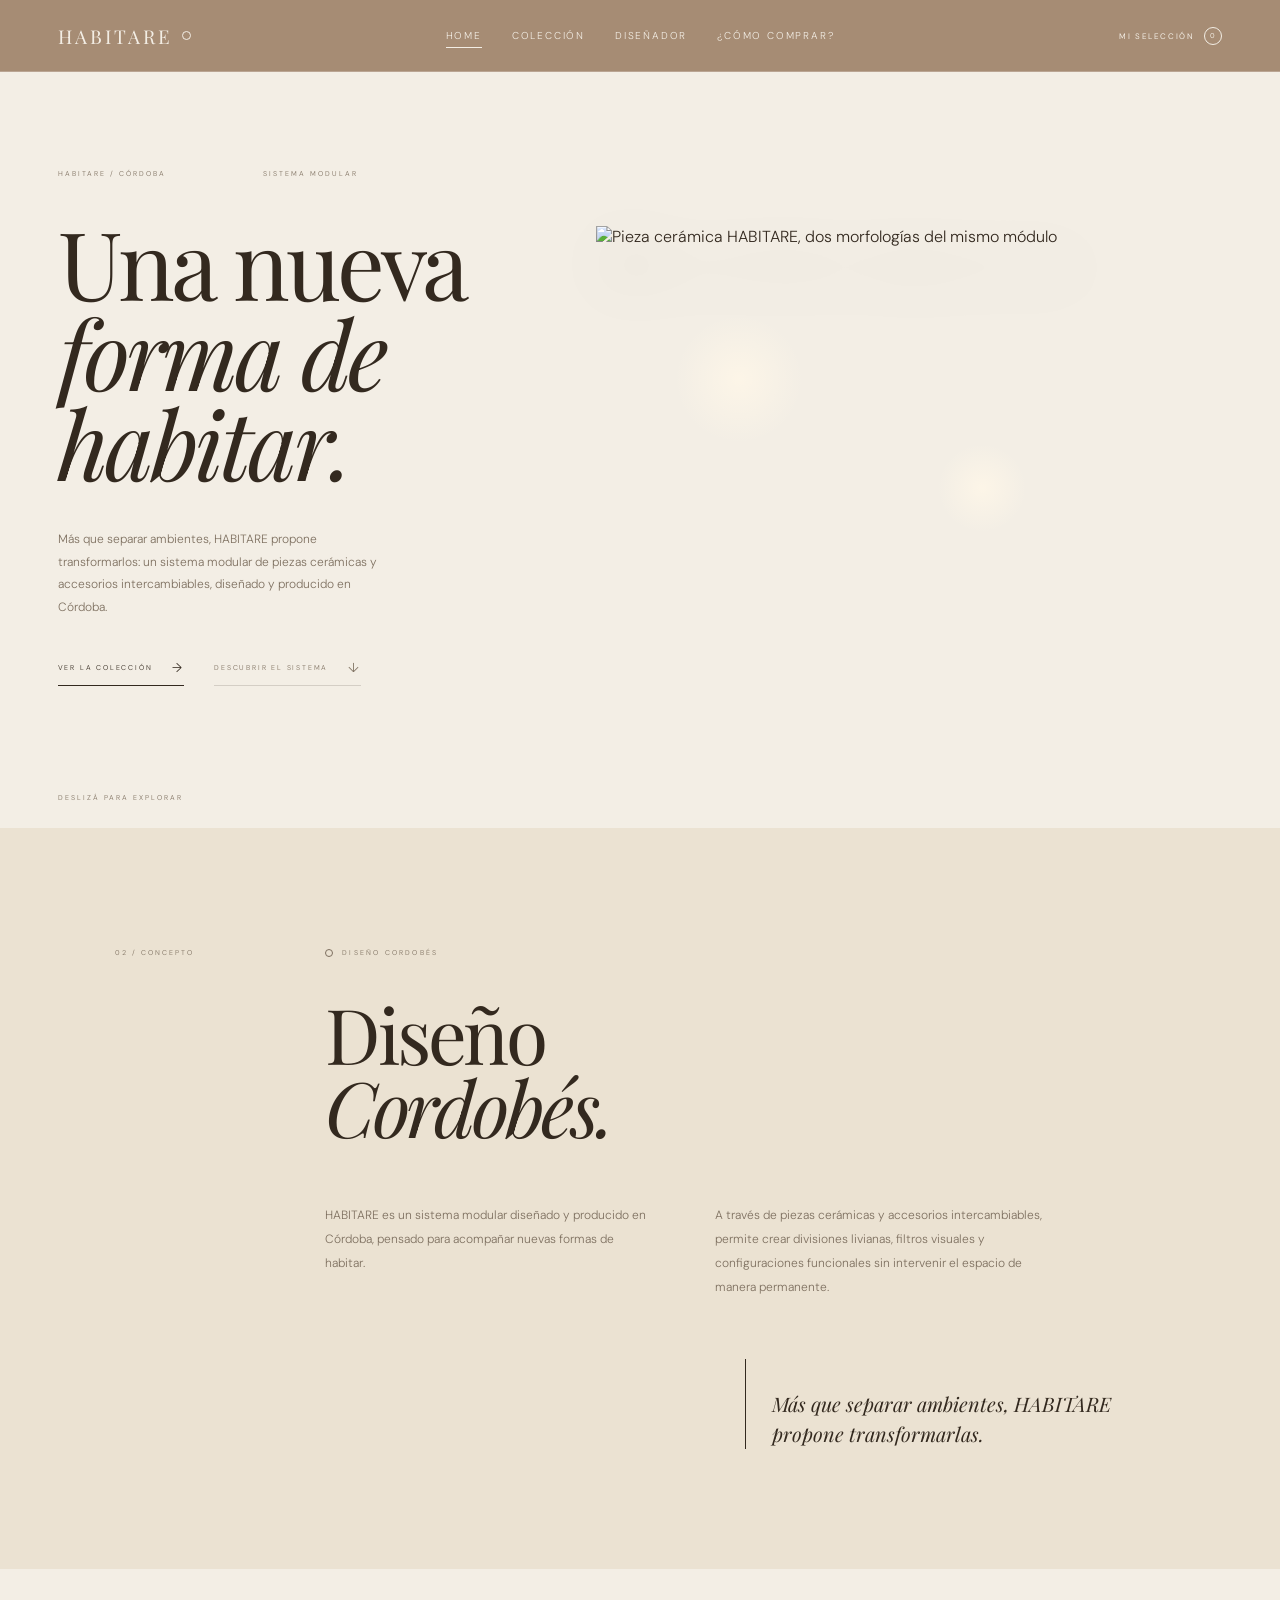
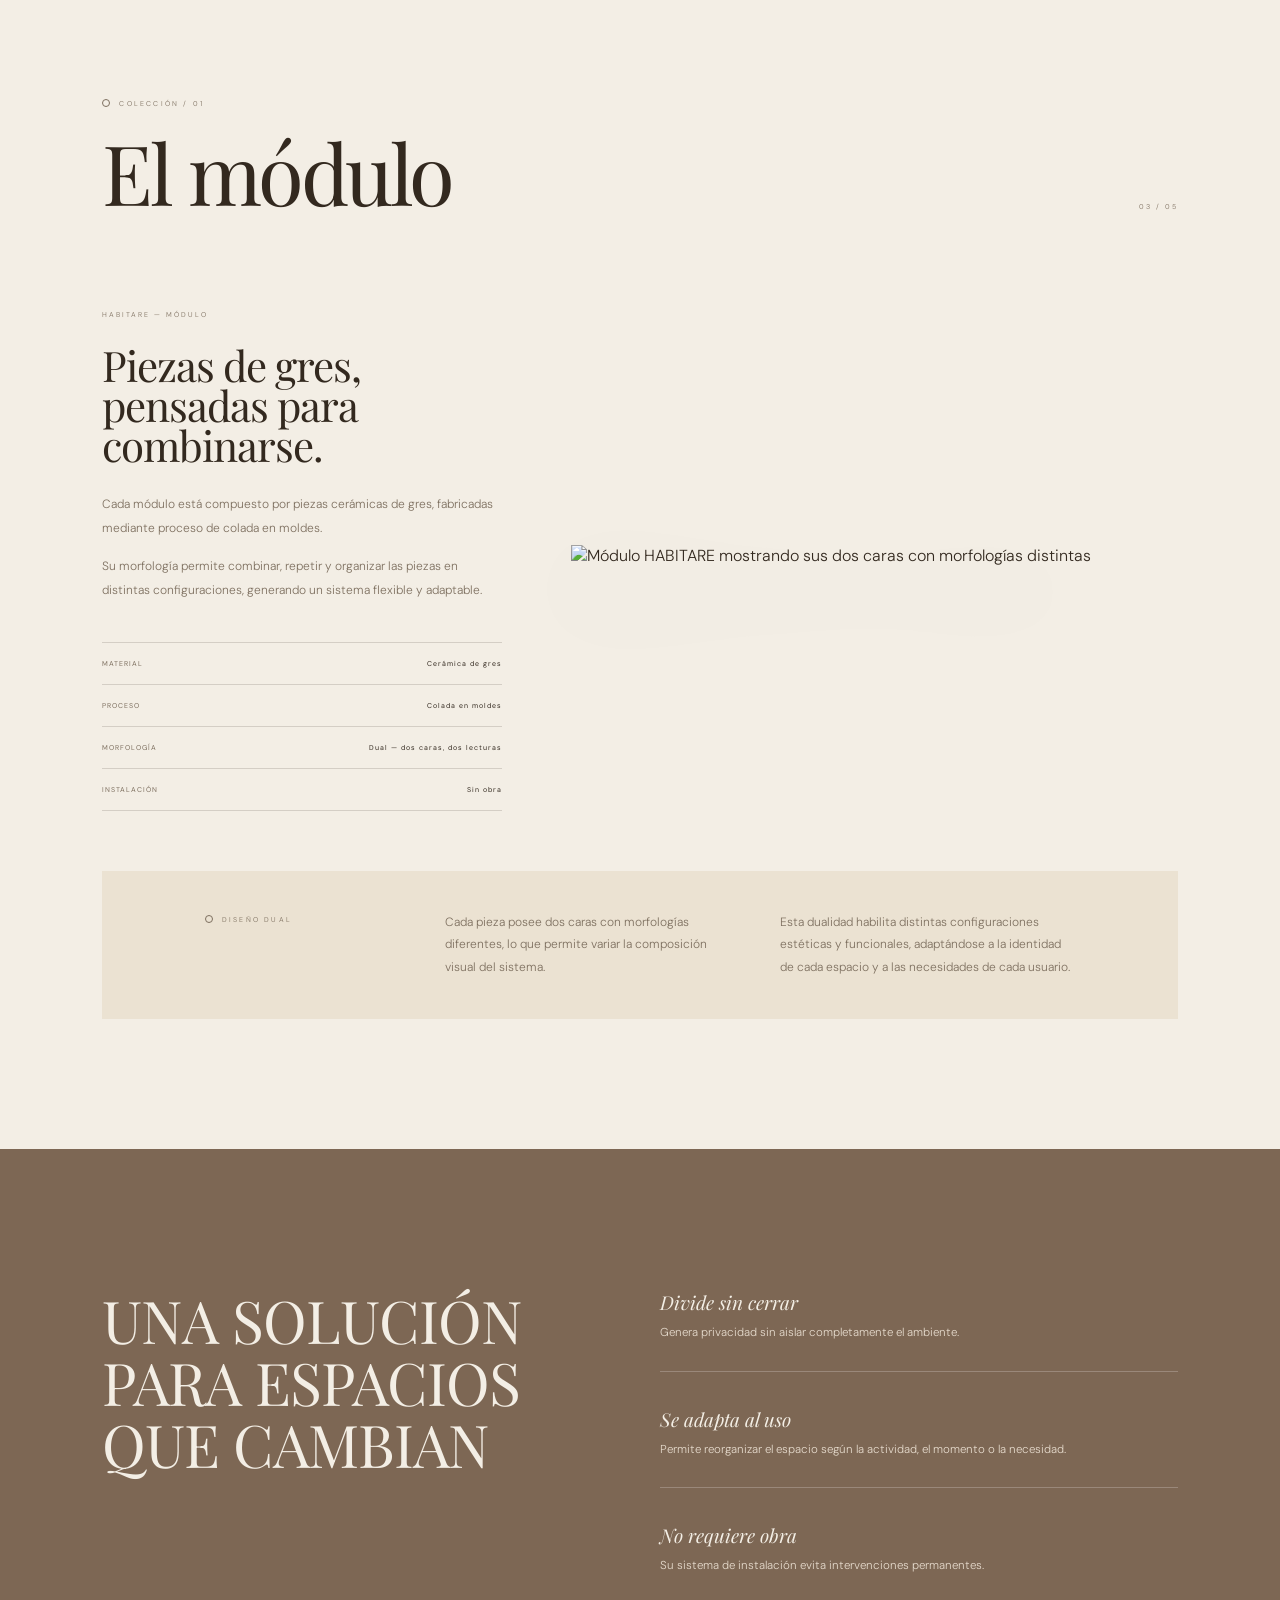
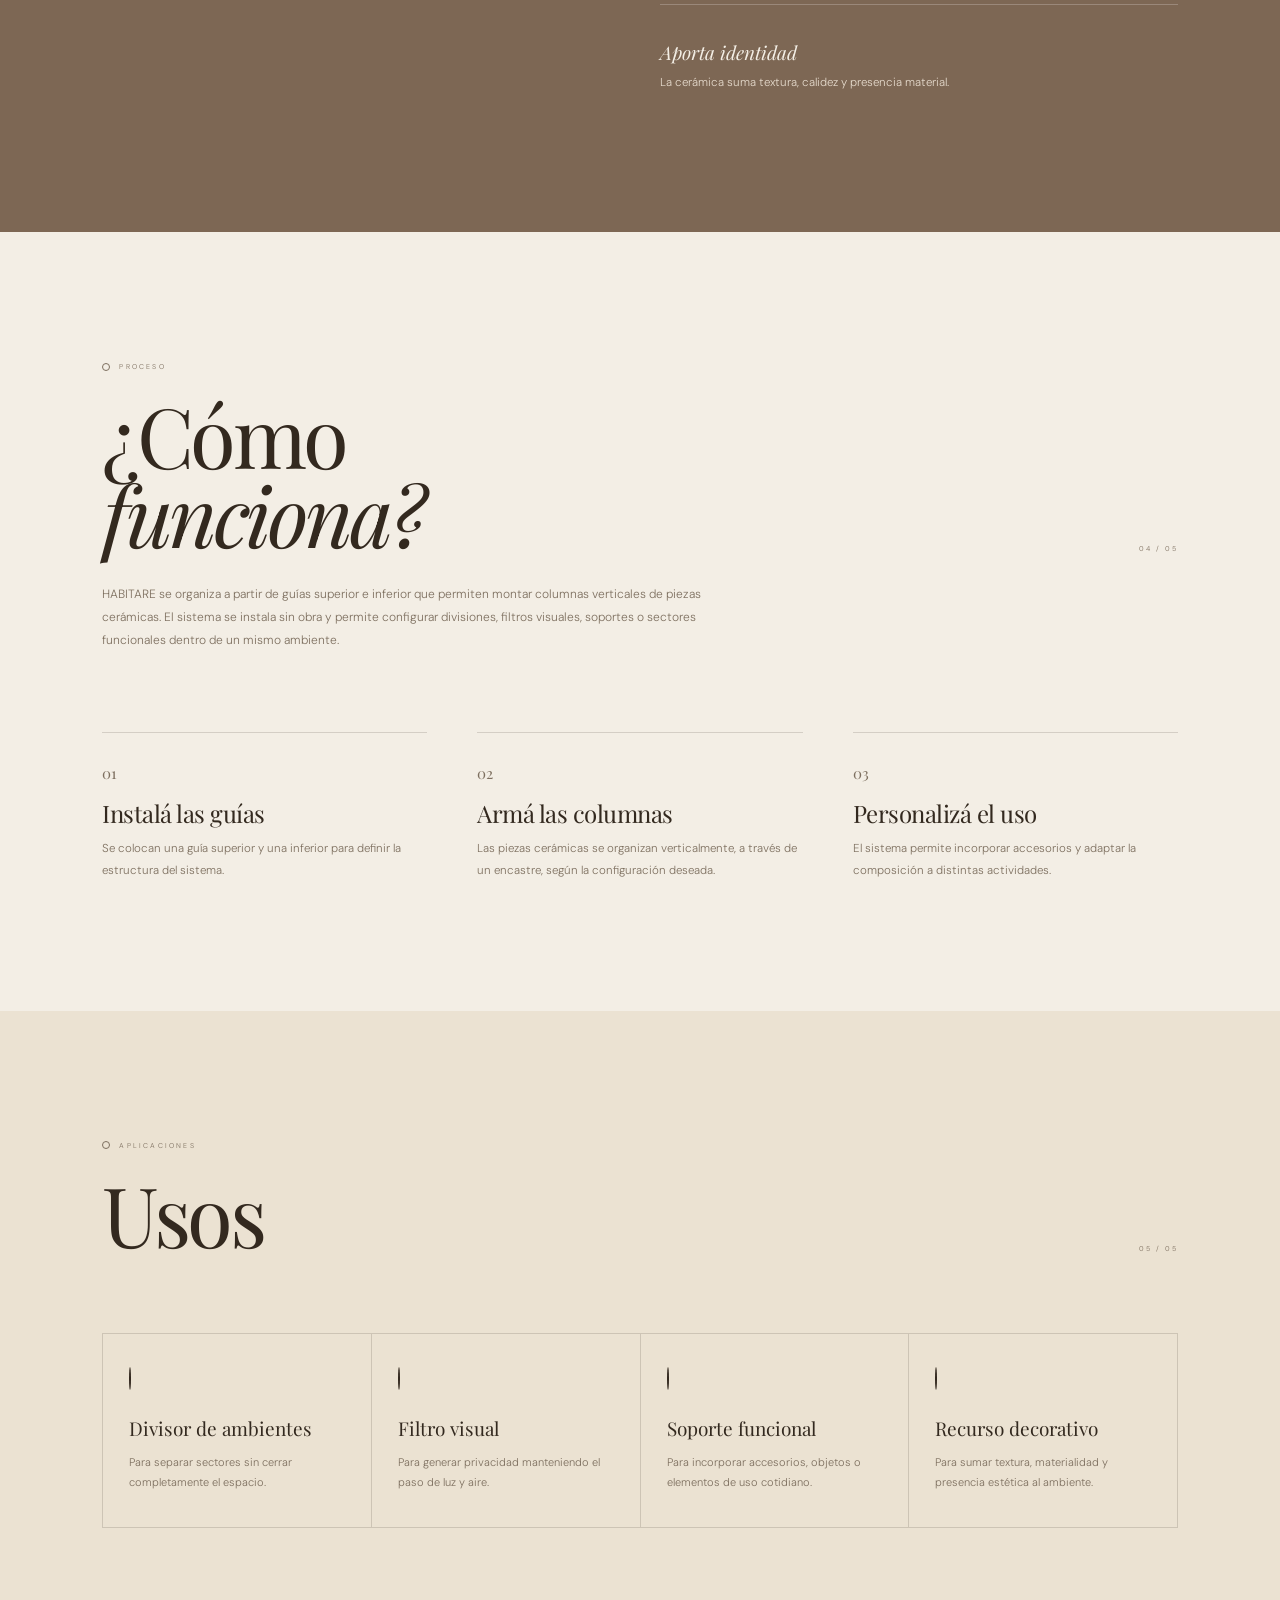
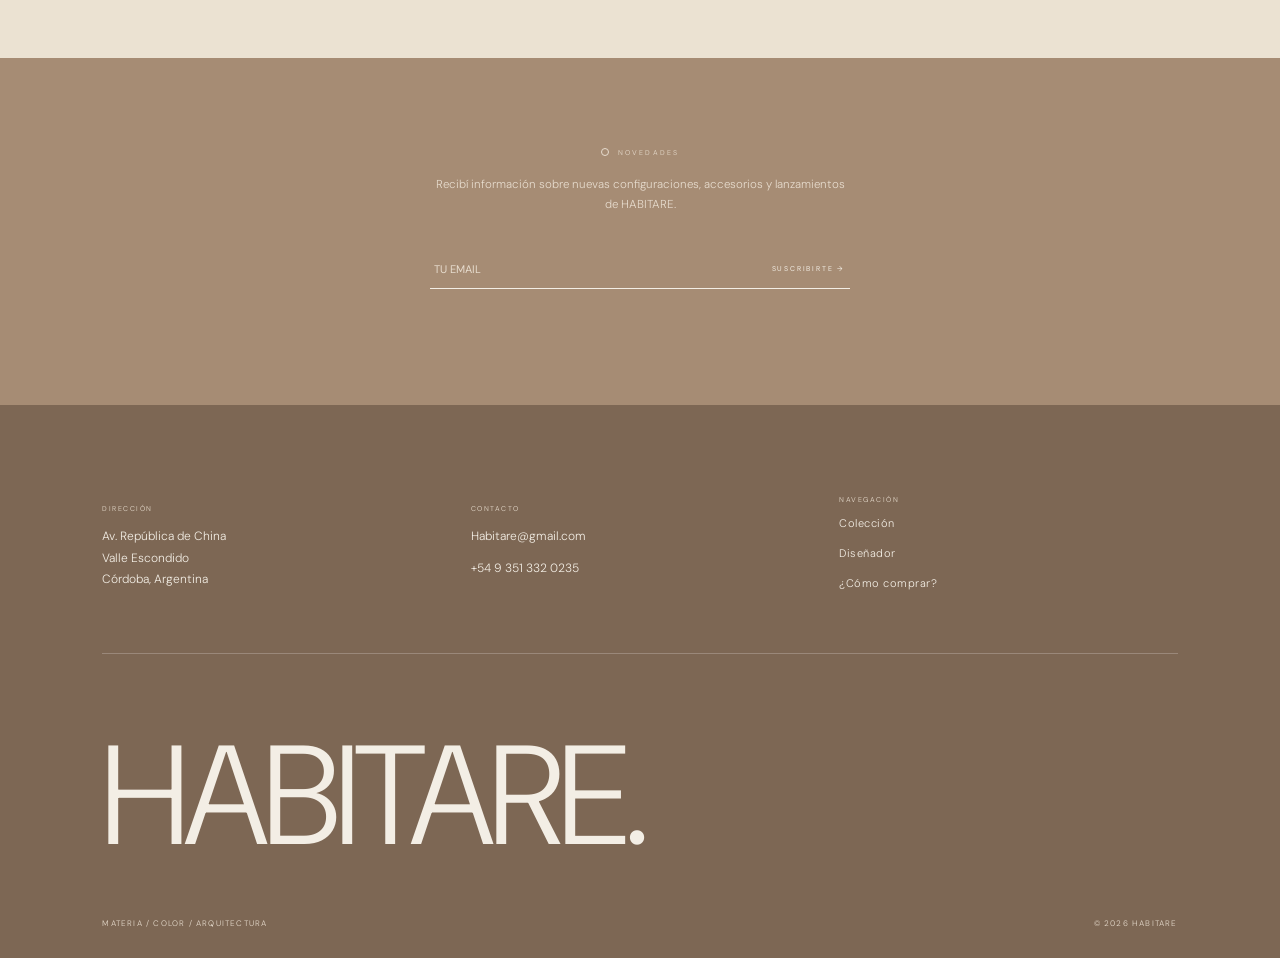
==== docs/index.html @ 31e543b2 "Preparar sitio para GitHub Pages" ====
<!DOCTYPE html>
<html lang="es">

<head>
    <meta charset="UTF-8">
    <meta name="viewport" content="width=device-width, initial-scale=1.0">
    <meta name="description" content="HABITARE es un sistema modular de piezas cerámicas diseñado y producido en Córdoba, para dividir y transformar espacios sin obra.">

    <title>HABITARE — Sistema modular cerámico</title>

    <link rel="preconnect" href="https://fonts.googleapis.com">
    <link rel="preconnect" href="https://fonts.gstatic.com" crossorigin>
    <link href="https://fonts.googleapis.com/css2?family=DM+Sans:wght@300;400;500&family=Playfair+Display:ital,wght@0,400;1,400&display=swap" rel="stylesheet">

    <link rel="stylesheet" href="style.css">
</head>

<body>

<header class="header">

    <a href="index.html" class="logo">
        <span class="logo-word">HABITARE</span>
        <span class="logo-ring"></span>
    </a>

    <nav>
        <a href="index.html" aria-current="page">Home</a>
        <a href="coleccion.html">Colección</a>
        <a href="disenador.html">Diseñador</a>
        <a href="como-comprar.html">¿Cómo comprar?</a>
    </nav>

    <div class="header-right">
        <button class="open-selection">
            Mi selección
            <span class="selection-number">0</span>
        </button>
        <button class="menu-toggle" aria-label="Abrir menú"><span></span></button>
    </div>

</header>

<nav class="mobile-nav">
    <a href="index.html">Home</a>
    <a href="coleccion.html">Colección</a>
    <a href="disenador.html">Diseñador</a>
    <a href="como-comprar.html">¿Cómo comprar?</a>
</nav>

<!-- SELECCIÓN -->
<div class="selection-backdrop"></div>

<aside class="selection-panel">
    <div class="selection-top">
        <div>
            <small>HABITARE</small>
            <h2>Mi selección</h2>
        </div>
        <button class="close-selection" aria-label="Cerrar">×</button>
    </div>

    <div class="selection-content"></div>

    <div class="selection-empty">
        <h3>Todavía no armaste tu selección</h3>
        <p>Recorré la colección y sumá las piezas que más te gusten para pedir tu cotización.</p>
    </div>

    <div class="selection-bottom">
        <div class="selection-count-line"></div>
        <p>Con tu selección armada, coordinamos cantidades, configuración y tiempos de producción a medida.</p>
        <a class="quote-btn whatsapp" target="_blank" rel="noopener">SOLICITAR POR WHATSAPP →</a>
        <a class="quote-btn email">ENVIAR POR EMAIL →</a>
    </div>
</aside>


<main>

<!-- HERO -->
<section class="hero" id="inicio">

    <div class="hero-copy">

        <div class="hero-meta">
            <span>HABITARE / CÓRDOBA</span>
            <span>SISTEMA MODULAR</span>
        </div>

        <h1>
            Una nueva<br>
            <i>forma de habitar.</i>
        </h1>

        <p>
            Más que separar ambientes, HABITARE propone transformarlos:
            un sistema modular de piezas cerámicas y accesorios intercambiables,
            diseñado y producido en Córdoba.
        </p>

        <div class="hero-ctas">
            <a href="coleccion.html" class="btn-line">
                VER LA COLECCIÓN
                <span>→</span>
            </a>
            <a href="#concepto" class="btn-line quiet">
                DESCUBRIR EL SISTEMA
                <span>↓</span>
            </a>
        </div>

    </div>

    <div class="hero-visual">
        <div class="hero-glow hero-glow-1"></div>
        <div class="hero-glow hero-glow-2"></div>
        <div class="hero-object">
            <img src="assets/images/pieza-dual-natural.webp" alt="Pieza cerámica HABITARE, dos morfologías del mismo módulo" width="1037" height="404">
        </div>
    </div>

    <span class="hero-bottom">DESLIZÁ PARA EXPLORAR</span>

</section>


<!-- CONCEPTO -->
<section class="manifesto" id="concepto">

    <div class="side-label">02 / CONCEPTO</div>

    <div class="manifesto-inner">

        <span class="overline">DISEÑO CORDOBÉS</span>

        <h2>
            Diseño<br>
            <i>Cordobés.</i>
        </h2>

        <div class="manifesto-text">
            <p>
                HABITARE es un sistema modular diseñado y producido en Córdoba,
                pensado para acompañar nuevas formas de habitar.
            </p>
            <p>
                A través de piezas cerámicas y accesorios intercambiables, permite
                crear divisiones livianas, filtros visuales y configuraciones
                funcionales sin intervenir el espacio de manera permanente.
            </p>
        </div>

        <div class="pull-quote">
            <p>Más que separar ambientes, HABITARE propone transformarlas.</p>
        </div>

    </div>

</section>


<!-- MÓDULO -->
<section class="product" id="modulo">

    <div class="section-heading">
        <div>
            <span class="overline">COLECCIÓN / 01</span>
            <h2>El módulo</h2>
        </div>
        <span class="section-index">03 / 05</span>
    </div>

    <div class="product-grid">

        <div class="product-details">

            <span class="product-code">HABITARE — MÓDULO</span>

            <h3>Piezas de gres, pensadas para combinarse.</h3>

            <p>
                Cada módulo está compuesto por piezas cerámicas de gres, fabricadas
                mediante proceso de colada en moldes.
            </p>
            <p>
                Su morfología permite combinar, repetir y organizar las piezas en
                distintas configuraciones, generando un sistema flexible y adaptable.
            </p>

            <div class="specifications">
                <div><span>MATERIAL</span><strong>Cerámica de gres</strong></div>
                <div><span>PROCESO</span><strong>Colada en moldes</strong></div>
                <div><span>MORFOLOGÍA</span><strong>Dual — dos caras, dos lecturas</strong></div>
                <div><span>INSTALACIÓN</span><strong>Sin obra</strong></div>
            </div>

        </div>

        <div class="product-display">
            <img src="assets/images/pieza-dual-natural.webp" alt="Módulo HABITARE mostrando sus dos caras con morfologías distintas" loading="lazy">
        </div>

    </div>

    <div class="dual-box">
        <span class="overline">DISEÑO DUAL</span>
        <div class="dual-box-text">
            <p>
                Cada pieza posee dos caras con morfologías diferentes, lo que
                permite variar la composición visual del sistema.
            </p>
            <p>
                Esta dualidad habilita distintas configuraciones estéticas y
                funcionales, adaptándose a la identidad de cada espacio y a las
                necesidades de cada usuario.
            </p>
        </div>
    </div>

</section>


<!-- STATEMENT -->
<section class="statement">

    <h2>Una solución<br>para espacios<br>que cambian</h2>

    <div class="statement-list">

        <div class="statement-item">
            <h4>Divide sin cerrar</h4>
            <p>Genera privacidad sin aislar completamente el ambiente.</p>
        </div>

        <div class="statement-item">
            <h4>Se adapta al uso</h4>
            <p>Permite reorganizar el espacio según la actividad, el momento o la necesidad.</p>
        </div>

        <div class="statement-item">
            <h4>No requiere obra</h4>
            <p>Su sistema de instalación evita intervenciones permanentes.</p>
        </div>

        <div class="statement-item">
            <h4>Aporta identidad</h4>
            <p>La cerámica suma textura, calidez y presencia material.</p>
        </div>

    </div>

</section>


<!-- CÓMO FUNCIONA -->
<section class="proceso" id="como-funciona">

    <div class="section-heading">
        <div>
            <span class="overline">PROCESO</span>
            <h2>¿Cómo<br><i>funciona?</i></h2>
        </div>
        <span class="section-index">04 / 05</span>
    </div>

    <p class="proceso-intro">
        HABITARE se organiza a partir de guías superior e inferior que permiten
        montar columnas verticales de piezas cerámicas. El sistema se instala sin
        obra y permite configurar divisiones, filtros visuales, soportes o
        sectores funcionales dentro de un mismo ambiente.
    </p>

    <div class="steps">

        <div class="step">
            <span class="step-number">01</span>
            <h3>Instalá las guías</h3>
            <p>Se colocan una guía superior y una inferior para definir la estructura del sistema.</p>
        </div>

        <div class="step">
            <span class="step-number">02</span>
            <h3>Armá las columnas</h3>
            <p>Las piezas cerámicas se organizan verticalmente, a través de un encastre, según la configuración deseada.</p>
        </div>

        <div class="step">
            <span class="step-number">03</span>
            <h3>Personalizá el uso</h3>
            <p>El sistema permite incorporar accesorios y adaptar la composición a distintas actividades.</p>
        </div>

    </div>

</section>


<!-- USOS -->
<section class="usos" id="usos">

    <div class="section-heading">
        <div>
            <span class="overline">APLICACIONES</span>
            <h2>Usos</h2>
        </div>
        <span class="section-index">05 / 05</span>
    </div>

    <div class="usos-grid">

        <div class="uso-card">
            <span class="ring"></span>
            <h4>Divisor de ambientes</h4>
            <p>Para separar sectores sin cerrar completamente el espacio.</p>
        </div>

        <div class="uso-card">
            <span class="ring"></span>
            <h4>Filtro visual</h4>
            <p>Para generar privacidad manteniendo el paso de luz y aire.</p>
        </div>

        <div class="uso-card">
            <span class="ring"></span>
            <h4>Soporte funcional</h4>
            <p>Para incorporar accesorios, objetos o elementos de uso cotidiano.</p>
        </div>

        <div class="uso-card">
            <span class="ring"></span>
            <h4>Recurso decorativo</h4>
            <p>Para sumar textura, materialidad y presencia estética al ambiente.</p>
        </div>

    </div>

</section>


<!-- NEWSLETTER -->
<section class="newsletter">

    <span class="overline on-taupe">NOVEDADES</span>

    <p>Recibí información sobre nuevas configuraciones, accesorios y lanzamientos de HABITARE.</p>

    <form class="newsletter-form">
        <input type="email" placeholder="TU EMAIL" required>
        <button type="submit">SUSCRIBIRTE →</button>
    </form>

    <span class="newsletter-note"></span>

</section>

</main>


<!-- FOOTER -->
<footer class="site-footer">

    <div class="footer-top">

        <div class="footer-col">
            <span>DIRECCIÓN</span>
            <p>Av. República de China<br>Valle Escondido<br>Córdoba, Argentina</p>
        </div>

        <div class="footer-col">
            <span>CONTACTO</span>
            <a href="mailto:Habitare@gmail.com">Habitare@gmail.com</a>
            <a href="https://wa.me/5493513320235" target="_blank" rel="noopener">+54 9 351 332 0235</a>
        </div>

        <div class="footer-col footer-nav">
            <span>NAVEGACIÓN</span>
            <a href="coleccion.html">Colección</a>
            <a href="disenador.html">Diseñador</a>
            <a href="como-comprar.html">¿Cómo comprar?</a>
        </div>

    </div>

    <div class="footer-word">HABITARE.</div>

    <div class="footer-bottom">
        <span>MATERIA / COLOR / ARQUITECTURA</span>
        <span>© 2026 HABITARE</span>
    </div>

</footer>

<script src="script.js"></script>

</body>
</html>
---- docs/style.css ----
* {
    margin: 0;
    padding: 0;
    box-sizing: border-box;
}

:root {

    /* ===== PALETA HABITARE ===== */
    --cream: #f3eee5;
    --cream-soft: #ebe2d2;

    --taupe: #a68c74;
    --taupe-deep: #7d6754;
    --taupe-pale: #d8c9b7;

    --ink: #33291f;
    --muted: #7d6f5f;
    --muted-on-taupe: #e7dcce;

    --line: rgba(51, 41, 31, .16);
    --line-on-taupe: rgba(255, 255, 255, .22);

    /* líneas de producto */
    --l-aqua: #9caea3;
    --l-ceniza: #47433d;
    --l-mostaza: #b6934f;
    --l-gres: #ab8b6c;
    --l-hueso: #e9e1d2;
    --l-terra: #5b4a37;
}

html {
    scroll-behavior: smooth;
}

@media (prefers-reduced-motion: reduce) {
    html {
        scroll-behavior: auto;
    }
    * {
        animation-duration: .01ms !important;
        animation-iteration-count: 1 !important;
        transition-duration: .01ms !important;
    }
}

body {
    background: var(--cream);
    color: var(--ink);
    font-family: "DM Sans", sans-serif;
    font-weight: 300;
    overflow-x: hidden;
}

a {
    color: inherit;
    text-decoration: none;
}

button {
    font-family: inherit;
    color: inherit;
    cursor: pointer;
}

img {
    max-width: 100%;
    display: block;
}

:focus-visible {
    outline: 2px solid var(--ink);
    outline-offset: 3px;
}

.overline {
    display: flex;
    align-items: center;
    gap: 9px;
    font-size: 7px;
    letter-spacing: 2.2px;
    color: var(--muted);
}

.overline::before {
    content: "";
    width: 6px;
    height: 6px;
    border-radius: 50%;
    border: 1px solid currentColor;
    flex-shrink: 0;
}

.overline.on-taupe {
    color: var(--muted-on-taupe);
}

h1, h2, h3 {
    font-family: "Playfair Display", serif;
    font-weight: 400;
    line-height: .95;
}

h2 {
    letter-spacing: -3.5px;
}

h1 i, h2 i, h3 i {
    font-style: italic;
}

.section-index {
    font-size: 7px;
    letter-spacing: 2px;
    color: var(--muted);
}

.section-heading {
    display: flex;
    align-items: end;
    justify-content: space-between;
    gap: 20px;
}

.section-heading h2 {
    margin-top: 24px;
    font-size: clamp(52px, 6.5vw, 92px);
}

/* =====================================
   HEADER
===================================== */

.header {
    position: fixed;
    z-index: 500;
    top: 0;
    left: 0;
    width: 100%;
    height: 72px;
    padding: 0 4.5vw;
    display: grid;
    grid-template-columns: 1fr auto 1fr;
    align-items: center;
    background: var(--taupe);
    color: var(--cream);
    border-bottom: 1px solid var(--line-on-taupe);
}

.logo {
    display: flex;
    align-items: center;
    gap: 9px;
    width: fit-content;
    justify-self: start;
}

.logo-word {
    font-family: "Playfair Display", serif;
    font-size: 19px;
    letter-spacing: 3px;
}

.logo-ring {
    width: 9px;
    height: 9px;
    border-radius: 50%;
    border: 1px solid var(--cream);
}

.header nav {
    display: flex;
    gap: 30px;
    justify-self: center;
}

.header nav a {
    position: relative;
    font-size: 10px;
    letter-spacing: 1.8px;
    text-transform: uppercase;
}

.header nav a::after {
    content: "";
    position: absolute;
    bottom: -6px;
    left: 0;
    width: 0;
    height: 1px;
    background: var(--cream);
    transition: width .3s ease;
}

.header nav a:hover::after,
.header nav a[aria-current="page"]::after {
    width: 100%;
}

.header-right {
    justify-self: end;
    display: flex;
    align-items: center;
    gap: 16px;
}

.open-selection {
    border: 0;
    background: transparent;
    display: flex;
    align-items: center;
    gap: 10px;
    font-size: 8px;
    letter-spacing: 1.6px;
    text-transform: uppercase;
}

.selection-number {
    width: 18px;
    height: 18px;
    display: grid;
    place-items: center;
    border: 1px solid var(--cream);
    border-radius: 50%;
    font-size: 7px;
}

.menu-toggle {
    display: none;
    border: 0;
    background: transparent;
    width: 22px;
    height: 15px;
    position: relative;
}

.menu-toggle span,
.menu-toggle span::before,
.menu-toggle span::after {
    content: "";
    position: absolute;
    left: 0;
    width: 100%;
    height: 1px;
    background: var(--cream);
    transition: transform .3s ease, opacity .3s ease;
}

.menu-toggle span {
    top: 7px;
}

.menu-toggle span::before {
    top: -6px;
}

.menu-toggle span::after {
    top: 6px;
}

body.menu-open .menu-toggle span {
    background: transparent;
}

body.menu-open .menu-toggle span::before {
    transform: translateY(6px) rotate(45deg);
}

body.menu-open .menu-toggle span::after {
    transform: translateY(-6px) rotate(-45deg);
}

/* =====================================
   MOBILE NAV
===================================== */

.mobile-nav {
    position: fixed;
    z-index: 400;
    top: 72px;
    left: 0;
    width: 100%;
    max-height: 0;
    overflow: hidden;
    background: var(--taupe);
    transition: max-height .4s ease;
}

body.menu-open .mobile-nav {
    max-height: 340px;
}

.mobile-nav a {
    display: block;
    padding: 16px 6vw;
    border-top: 1px solid var(--line-on-taupe);
    font-size: 12px;
    letter-spacing: 1.5px;
    text-transform: uppercase;
    color: var(--cream);
}

/* =====================================
   HERO
===================================== */

.hero {
    min-height: 92vh;
    padding: 72px 4.5vw 45px;
    display: grid;
    grid-template-columns: 44% 56%;
    align-items: center;
    position: relative;
}

.hero-copy {
    max-width: 540px;
}

.hero-meta {
    width: 300px;
    display: flex;
    justify-content: space-between;
    font-size: 7px;
    letter-spacing: 2px;
    color: var(--muted);
}

.hero h1 {
    margin-top: 40px;
    font-size: clamp(56px, 7.4vw, 108px);
    letter-spacing: -4px;
}

.hero-copy > p {
    width: 340px;
    max-width: 100%;
    margin-top: 40px;
    font-size: 12px;
    line-height: 1.9;
    color: var(--muted);
}

.hero-ctas {
    display: flex;
    flex-wrap: wrap;
    gap: 30px;
    margin-top: 40px;
}

.btn-line {
    display: inline-flex;
    align-items: center;
    gap: 20px;
    padding-bottom: 9px;
    border-bottom: 1px solid var(--ink);
    font-size: 7px;
    letter-spacing: 1.8px;
    text-transform: uppercase;
}

.btn-line span {
    font-size: 13px;
}

.btn-line.quiet {
    border-bottom-color: var(--line);
    color: var(--muted);
}

.hero-visual {
    display: flex;
    align-items: center;
    justify-content: center;
    position: relative;
}

.hero-object {
    width: min(640px, 92%);
    position: relative;
    animation: heroFloat 8s ease-in-out infinite;
}

.hero-object img {
    width: 100%;
    filter: drop-shadow(20px 30px 30px rgba(35, 28, 20, .18));
}

.hero-glow {
    position: absolute;
    width: 130px;
    height: 130px;
    border-radius: 50%;
    background: radial-gradient(circle, rgba(255, 247, 232, .8) 0%, rgba(255, 247, 232, 0) 70%);
    animation: glowPulse 4s ease-in-out infinite;
    pointer-events: none;
}

.hero-glow-1 {
    top: 22%;
    left: 16%;
}

.hero-glow-2 {
    bottom: 24%;
    right: 30%;
    width: 90px;
    height: 90px;
    animation-delay: 1.4s;
}

@keyframes heroFloat {
    0%, 100% { transform: translateY(0); }
    50% { transform: translateY(-10px); }
}

@keyframes glowPulse {
    0%, 100% { opacity: .35; transform: scale(1); }
    50% { opacity: .8; transform: scale(1.15); }
}

.hero-bottom {
    position: absolute;
    left: 4.5vw;
    bottom: 26px;
    font-size: 7px;
    letter-spacing: 2px;
    color: var(--muted);
}

/* =====================================
   PAGE HERO (páginas internas)
===================================== */

.page-hero {
    min-height: 46vh;
    padding: 150px 4.5vw 60px;
    display: flex;
    flex-direction: column;
    justify-content: center;
}

.page-hero h1 {
    margin-top: 20px;
    font-size: clamp(48px, 7vw, 92px);
    letter-spacing: -3px;
}

.page-hero p {
    margin-top: 26px;
    max-width: 480px;
    font-size: 12px;
    line-height: 1.9;
    color: var(--muted);
}

/* =====================================
   CONCEPTO / MANIFIESTO
===================================== */

.manifesto {
    padding: 120px 9vw;
    display: grid;
    grid-template-columns: 150px 1fr;
    gap: 60px;
    background: var(--cream-soft);
}

.side-label {
    font-size: 7px;
    letter-spacing: 2px;
    color: var(--muted);
}

.manifesto-inner {
    max-width: 1040px;
}

.manifesto h2 {
    margin-top: 40px;
    font-size: clamp(46px, 6vw, 82px);
}

.manifesto-text {
    max-width: 720px;
    margin-top: 60px;
    display: grid;
    grid-template-columns: 1fr 1fr;
    gap: 60px;
}

.manifesto-text p {
    font-size: 12px;
    line-height: 2;
    color: var(--muted);
}

.pull-quote {
    max-width: 420px;
    margin-top: 60px;
    margin-left: auto;
    padding: 30px 0 0 26px;
    border-left: 1px solid var(--ink);
}

.pull-quote p {
    font-family: "Playfair Display", serif;
    font-style: italic;
    font-size: 20px;
    line-height: 1.5;
}

/* =====================================
   PRODUCTO / MODULO
===================================== */

.product {
    padding: 130px 8vw;
}

.product-grid {
    margin-top: 90px;
    display: grid;
    grid-template-columns: 38% 62%;
    align-items: center;
    gap: 40px;
}

.product-details {
    max-width: 400px;
}

.product-code {
    font-size: 7px;
    letter-spacing: 2px;
    color: var(--muted);
}

.product-details h3 {
    margin-top: 24px;
    font-size: 42px;
    letter-spacing: -1px;
}

.product-details > p {
    margin-top: 26px;
    font-size: 12px;
    line-height: 2;
    color: var(--muted);
}

.product-details > p + p {
    margin-top: 14px;
}

.specifications {
    margin-top: 40px;
    border-top: 1px solid var(--line);
}

.specifications div {
    min-height: 42px;
    display: flex;
    align-items: center;
    justify-content: space-between;
    gap: 20px;
    border-bottom: 1px solid var(--line);
}

.specifications span,
.specifications strong {
    font-size: 7px;
    letter-spacing: 1px;
    font-weight: 400;
}

.specifications span {
    color: var(--muted);
    flex-shrink: 0;
}

.specifications strong {
    text-align: right;
}

.product-display {
    display: flex;
    align-items: center;
    justify-content: center;
    position: relative;
    padding: 20px;
}

.product-display img {
    width: min(640px, 100%);
    filter: drop-shadow(0 35px 60px rgba(35, 28, 20, .16));
}

.dual-box {
    margin-top: 60px;
    padding: 40px 8vw;
    background: var(--cream-soft);
    display: grid;
    grid-template-columns: 200px 1fr;
    gap: 40px;
    align-items: start;
}

.dual-box .overline {
    margin-top: 4px;
}

.dual-box-text {
    display: grid;
    grid-template-columns: 1fr 1fr;
    gap: 40px;
}

.dual-box-text p {
    font-size: 12px;
    line-height: 1.9;
    color: var(--muted);
}

/* =====================================
   STATEMENT BAND
===================================== */

.statement {
    padding: 140px 8vw;
    background: var(--taupe-deep);
    color: var(--cream);
    display: grid;
    grid-template-columns: 1fr 1fr;
    gap: 40px;
}

.statement h2 {
    font-size: clamp(38px, 4.6vw, 60px);
    line-height: 1.05;
    letter-spacing: -1px;
    text-transform: uppercase;
}

.statement-list {
    align-self: center;
    display: flex;
    flex-direction: column;
    gap: 34px;
}

.statement-item {
    padding-bottom: 28px;
    border-bottom: 1px solid var(--line-on-taupe);
}

.statement-item:last-child {
    border-bottom: 0;
    padding-bottom: 0;
}

.statement-item h4 {
    font-family: "Playfair Display", serif;
    font-weight: 400;
    font-style: italic;
    font-size: 19px;
}

.statement-item p {
    margin-top: 8px;
    font-size: 11.5px;
    line-height: 1.7;
    color: var(--muted-on-taupe);
}

/* =====================================
   PROCESO (Cómo funciona / Cómo comprar)
===================================== */

.proceso {
    padding: 130px 8vw;
}

.proceso-intro {
    max-width: 620px;
    margin-top: 30px;
    font-size: 12px;
    line-height: 1.9;
    color: var(--muted);
}

.steps {
    margin-top: 80px;
    display: grid;
    grid-template-columns: repeat(3, 1fr);
    gap: 50px;
}

.step {
    position: relative;
    padding-top: 30px;
    border-top: 1px solid var(--line);
}

.step-number {
    font-family: "Playfair Display", serif;
    font-size: 15px;
    color: var(--muted);
}

.step h3 {
    margin-top: 18px;
    font-size: 24px;
    letter-spacing: -.5px;
}

.step p {
    margin-top: 14px;
    font-size: 11.5px;
    line-height: 1.85;
    color: var(--muted);
}

/* =====================================
   USOS
===================================== */

.usos {
    padding: 130px 8vw;
    background: var(--cream-soft);
}

.usos-grid {
    margin-top: 80px;
    display: grid;
    grid-template-columns: repeat(4, 1fr);
    border-top: 1px solid var(--line);
    border-left: 1px solid var(--line);
}

.uso-card {
    padding: 34px 26px;
    border-right: 1px solid var(--line);
    border-bottom: 1px solid var(--line);
}

.uso-card .ring {
    width: 16px;
    height: 16px;
    border-radius: 50%;
    border: 1px solid var(--ink);
}

.uso-card h4 {
    margin-top: 26px;
    font-family: "Playfair Display", serif;
    font-weight: 400;
    font-size: 19px;
}

.uso-card p {
    margin-top: 12px;
    font-size: 11px;
    line-height: 1.8;
    color: var(--muted);
}

/* =====================================
   NEWSLETTER
===================================== */

.newsletter {
    padding: 90px 8vw;
    background: var(--taupe);
    color: var(--cream);
    display: flex;
    flex-direction: column;
    align-items: center;
    text-align: center;
}

.newsletter p {
    margin-top: 18px;
    max-width: 420px;
    font-size: 11.5px;
    line-height: 1.8;
    color: var(--muted-on-taupe);
}

.newsletter-form {
    margin-top: 34px;
    display: flex;
    width: min(420px, 100%);
    border-bottom: 1px solid var(--cream);
}

.newsletter-form input {
    flex: 1;
    background: transparent;
    border: 0;
    padding: 12px 4px;
    color: var(--cream);
    font-size: 11px;
    font-family: inherit;
}

.newsletter-form input::placeholder {
    color: var(--muted-on-taupe);
}

.newsletter-form button {
    border: 0;
    background: transparent;
    padding: 0 6px;
    font-size: 7px;
    letter-spacing: 1.8px;
    color: var(--cream);
    white-space: nowrap;
}

.newsletter-note {
    margin-top: 14px;
    font-size: 9.5px;
    letter-spacing: .3px;
    color: var(--muted-on-taupe);
    min-height: 12px;
}

/* =====================================
   CONTACTO (Diseñador / Cómo comprar)
===================================== */

.contact-block {
    padding: 100px 8vw 130px;
    display: grid;
    grid-template-columns: 1fr 1fr;
    gap: 40px;
}

.contact-block h2 {
    font-size: clamp(36px, 4.4vw, 54px);
}

.contact-methods {
    display: flex;
    flex-direction: column;
    gap: 20px;
    align-self: end;
}

.contact-method {
    display: flex;
    justify-content: space-between;
    align-items: baseline;
    padding-bottom: 16px;
    border-bottom: 1px solid var(--line);
    font-size: 12px;
}

.contact-method span:first-child {
    font-size: 7px;
    letter-spacing: 1.5px;
    color: var(--muted);
}

.contact-method a {
    border-bottom: 1px solid transparent;
    transition: border-color .3s;
}

.contact-method a:hover {
    border-bottom-color: var(--ink);
}

/* =====================================
   PLACEHOLDER (Diseñador)
===================================== */

.placeholder-note {
    margin: 0 8vw 60px;
    padding: 18px 22px;
    border: 1px dashed var(--line);
    font-size: 10.5px;
    line-height: 1.8;
    color: var(--muted);
    max-width: 700px;
}

.bio-grid {
    padding: 0 8vw 130px;
    display: grid;
    grid-template-columns: 220px 1fr;
    gap: 60px;
}

.bio-grid h3 {
    font-size: 30px;
}

.bio-grid p {
    margin-top: 20px;
    font-size: 12px;
    line-height: 2;
    color: var(--muted);
    max-width: 620px;
}

.bio-facts {
    display: flex;
    flex-direction: column;
    gap: 24px;
}

.bio-facts div {
    border-top: 1px solid var(--line);
    padding-top: 10px;
}

.bio-facts span {
    display: block;
    font-size: 7px;
    letter-spacing: 1.5px;
    color: var(--muted);
}

.bio-facts strong {
    font-family: "Playfair Display", serif;
    font-weight: 400;
    font-size: 14px;
}

/* =====================================
   COLECCIÓN — LÍNEAS
===================================== */

.lineas {
    padding: 130px 8vw;
}

.lineas-grid {
    margin-top: 80px;
    display: grid;
    grid-template-columns: repeat(3, 1fr);
    gap: 1px;
    background: var(--line);
    border: 1px solid var(--line);
}

.linea-card {
    background: var(--cream);
    padding: 30px;
    display: flex;
    flex-direction: column;
}

.linea-top {
    display: flex;
    align-items: center;
    justify-content: space-between;
}

.linea-swatch {
    display: flex;
    align-items: center;
    gap: 10px;
}

.linea-dot {
    width: 15px;
    height: 15px;
    border-radius: 50%;
    background: var(--swatch);
    box-shadow: inset 0 0 0 1px rgba(0, 0, 0, .08);
}

.linea-name {
    font-family: "Playfair Display", serif;
    font-size: 15px;
}

.linea-index {
    font-size: 7px;
    letter-spacing: 1.5px;
    color: var(--muted);
}

.linea-figure {
    margin-top: 22px;
    height: 150px;
    display: flex;
    align-items: center;
    justify-content: center;
    position: relative;
}

.linea-figure img {
    max-height: 130px;
    width: auto;
    transition: transform .4s ease;
}

.linea-card:hover .linea-figure img {
    transform: translateY(-4px);
}

.linea-tagline {
    margin-top: 18px;
    font-size: 11px;
    line-height: 1.7;
    color: var(--muted);
    flex: 1;
}

.linea-buy {
    margin-top: 22px;
    display: flex;
    align-items: center;
    gap: 12px;
}

.linea-qty {
    display: flex;
    border: 1px solid var(--line);
}

.linea-qty button,
.linea-qty span {
    width: 26px;
    height: 26px;
    display: grid;
    place-items: center;
    background: transparent;
    border: 0;
    font-size: 9px;
}

.linea-add {
    flex: 1;
    height: 26px;
    border: 0;
    background: var(--ink);
    color: var(--cream);
    font-size: 7px;
    letter-spacing: 1.4px;
    text-transform: uppercase;
    transition: opacity .3s;
}

.linea-add:hover {
    opacity: .78;
}

.linea-add.added {
    background: var(--taupe-deep);
}

/* definición items */

.definiciones {
    margin-top: 90px;
    display: grid;
    grid-template-columns: repeat(3, 1fr);
    gap: 40px;
    padding-top: 34px;
    border-top: 1px solid var(--line);
}

.definicion h4 {
    font-family: "Playfair Display", serif;
    font-weight: 400;
    font-size: 17px;
}

.definicion p {
    margin-top: 12px;
    font-size: 11px;
    line-height: 1.8;
    color: var(--muted);
}

/* =====================================
   FOOTER
===================================== */

.site-footer {
    background: var(--taupe-deep);
    color: var(--cream);
    padding: 90px 8vw 30px;
}

.footer-top {
    display: grid;
    grid-template-columns: repeat(3, 1fr);
    gap: 30px;
    padding-bottom: 60px;
    border-bottom: 1px solid var(--line-on-taupe);
}

.footer-col span {
    font-size: 7px;
    letter-spacing: 1.5px;
    color: var(--muted-on-taupe);
}

.footer-col p,
.footer-col a {
    display: block;
    margin-top: 10px;
    font-size: 12px;
    line-height: 1.8;
}

.footer-nav {
    display: flex;
    flex-direction: column;
}

.footer-nav a {
    margin-top: 10px;
    font-size: 11px;
    letter-spacing: .5px;
}

.footer-word {
    margin-top: 50px;
    font-size: clamp(60px, 11vw, 150px);
    letter-spacing: -4px;
}

.footer-bottom {
    margin-top: 30px;
    display: flex;
    align-items: center;
    justify-content: space-between;
    font-size: 8px;
    letter-spacing: 1.2px;
    color: var(--muted-on-taupe);
}

/* =====================================
   SELECCIÓN (panel lateral)
===================================== */

.selection-backdrop {
    position: fixed;
    z-index: 900;
    inset: 0;
    background: rgba(30, 25, 20, .32);
    opacity: 0;
    pointer-events: none;
    transition: opacity .4s;
}

.selection-panel {
    position: fixed;
    z-index: 1000;
    top: 0;
    right: 0;
    width: min(440px, 100%);
    height: 100vh;
    padding: 36px;
    display: flex;
    flex-direction: column;
    background: var(--cream);
    transform: translateX(100%);
    transition: transform .45s cubic-bezier(.77, 0, .18, 1);
}

body.selection-open .selection-panel {
    transform: translateX(0);
}

body.selection-open .selection-backdrop {
    opacity: 1;
    pointer-events: auto;
}

.selection-top {
    display: flex;
    justify-content: space-between;
    padding-bottom: 22px;
    border-bottom: 1px solid var(--line);
}

.selection-top small {
    font-size: 6px;
    letter-spacing: 2px;
    color: var(--muted);
}

.selection-top h2 {
    margin-top: 8px;
    font-size: 34px;
}

.close-selection {
    border: 0;
    background: transparent;
    font-size: 24px;
    font-weight: 300;
    align-self: start;
}

.selection-content {
    flex: 1;
    overflow-y: auto;
}

.selection-empty {
    flex: 1;
    display: flex;
    flex-direction: column;
    align-items: center;
    justify-content: center;
    text-align: center;
    padding: 0 20px;
}

.selection-empty h3 {
    font-size: 22px;
}

.selection-empty p {
    margin-top: 8px;
    font-size: 10.5px;
    color: var(--muted);
    line-height: 1.7;
}

.selection-item {
    padding: 18px 0;
    display: grid;
    grid-template-columns: 56px 1fr auto;
    gap: 14px;
    align-items: center;
    border-bottom: 1px solid var(--line);
}

.selection-item-dot {
    width: 56px;
    height: 40px;
    border-radius: 4px;
    background: var(--swatch);
}

.selection-item h4 {
    font-family: "Playfair Display", serif;
    font-size: 14px;
    font-weight: 400;
}

.selection-item-controls {
    margin-top: 8px;
    display: flex;
    align-items: center;
    gap: 5px;
}

.selection-item-controls button {
    width: 19px;
    height: 19px;
    border: 1px solid var(--line);
    background: transparent;
    font-size: 9px;
}

.selection-remove {
    border: 0;
    background: transparent;
    font-size: 16px;
    color: var(--muted);
}

.selection-bottom {
    padding-top: 20px;
    border-top: 1px solid var(--line);
}

.selection-bottom p {
    font-size: 10px;
    line-height: 1.7;
    color: var(--muted);
}

.selection-count-line {
    display: flex;
    justify-content: space-between;
    margin-bottom: 16px;
    font-size: 7px;
    letter-spacing: 1.5px;
    color: var(--muted);
}

.quote-btn {
    width: 92%;
    height: 56px;
    margin-left: auto;
    margin-right: auto;
    border: 0;
    background: var(--ink);
    color: var(--cream);
    font-size: 8px;
    letter-spacing: 1.7px;
    text-transform: uppercase;
    margin-top: 10px;
    transition: opacity .3s;
}

.quote-btn:hover {
    opacity: .8;
}

.quote-btn.whatsapp {
    background: #3f5c4d;
}

/* =====================================
   RESPONSIVE
===================================== */

@media (max-width: 1000px) {

    .steps {
        grid-template-columns: 1fr;
        gap: 60px;
    }

    .usos-grid {
        grid-template-columns: repeat(2, 1fr);
    }

    .lineas-grid {
        grid-template-columns: repeat(2, 1fr);
    }

    .footer-top {
        grid-template-columns: 1fr 1fr;
    }
}

@media (max-width: 900px) {

    .header {
        grid-template-columns: 1fr auto;
    }

    .header nav {
        display: none;
    }

    .menu-toggle {
        display: block;
    }

    .hero {
        grid-template-columns: 1fr;
        padding-top: 120px;
        min-height: auto;
    }

    .hero-visual {
        margin-top: 60px;
    }

    .manifesto,
    .dual-box {
        grid-template-columns: 1fr;
    }

    .product-grid {
        grid-template-columns: 1fr;
    }

    .product-display {
        margin-top: 40px;
    }

    .statement {
        grid-template-columns: 1fr;
        gap: 50px;
    }

    .contact-block,
    .bio-grid {
        grid-template-columns: 1fr;
    }

    .contact-methods {
        align-self: start;
        margin-top: 30px;
    }
}

@media (max-width: 600px) {

    .header {
        height: 62px;
        padding: 0 6vw;
    }

    .mobile-nav {
        top: 62px;
    }

    .hero,
    .page-hero,
    .manifesto,
    .product,
    .proceso,
    .usos,
    .lineas,
    .newsletter,
    .contact-block,
    .bio-grid,
    .site-footer,
    .statement,
    .dual-box {
        padding-left: 6vw;
        padding-right: 6vw;
    }

    .hero {
        padding-top: 100px;
    }

    .hero h1 {
        letter-spacing: -2.5px;
    }

    .manifesto,
    .product,
    .proceso,
    .usos,
    .lineas {
        padding-top: 90px;
        padding-bottom: 90px;
    }

    .manifesto-text,
    .dual-box-text,
    .definiciones {
        grid-template-columns: 1fr;
        gap: 26px;
    }

    .usos-grid,
    .lineas-grid {
        grid-template-columns: 1fr;
    }

    .statement {
        padding-top: 100px;
        padding-bottom: 100px;
    }

    .footer-top {
        grid-template-columns: 1fr;
        gap: 40px;
    }

    .footer-bottom {
        flex-direction: column;
        align-items: flex-start;
        gap: 10px;
    }

    .selection-panel {
        padding: 26px 22px;
    }

    .pull-quote {
        margin-left: 0;
    }
}
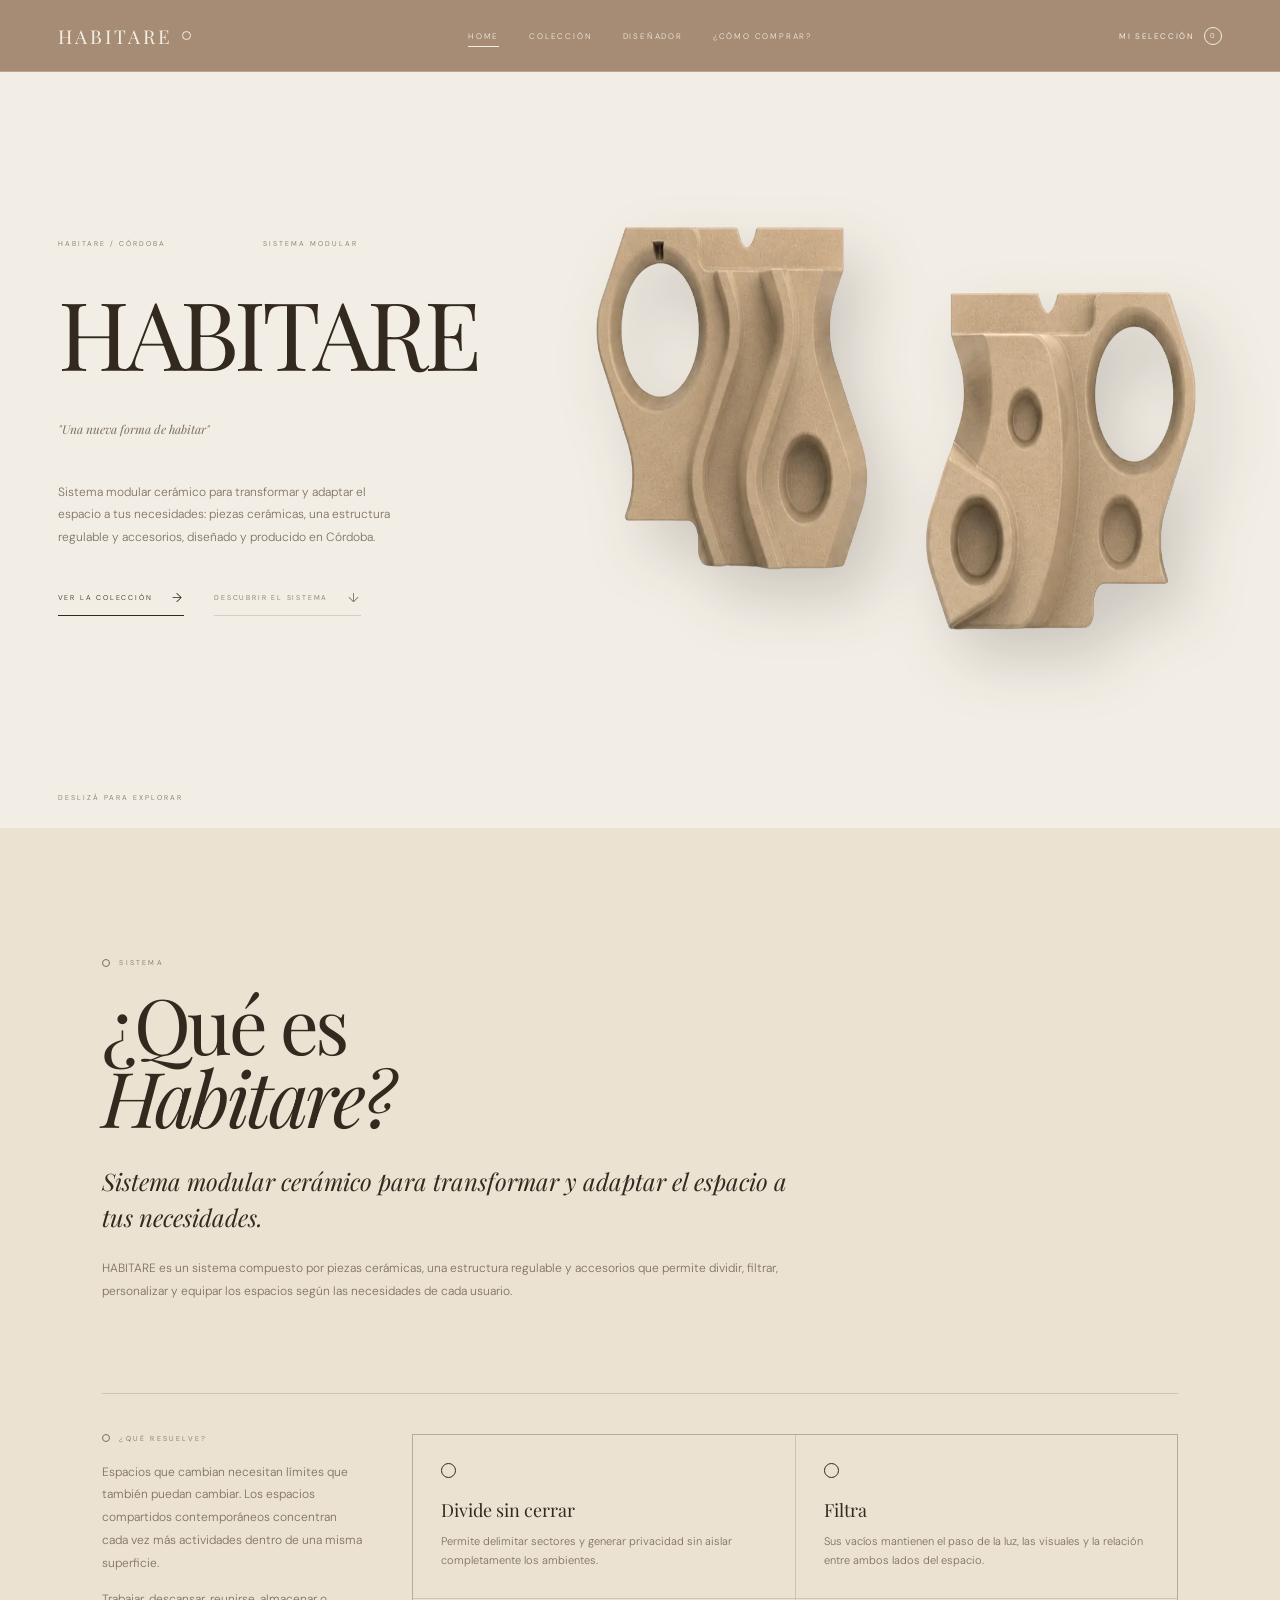
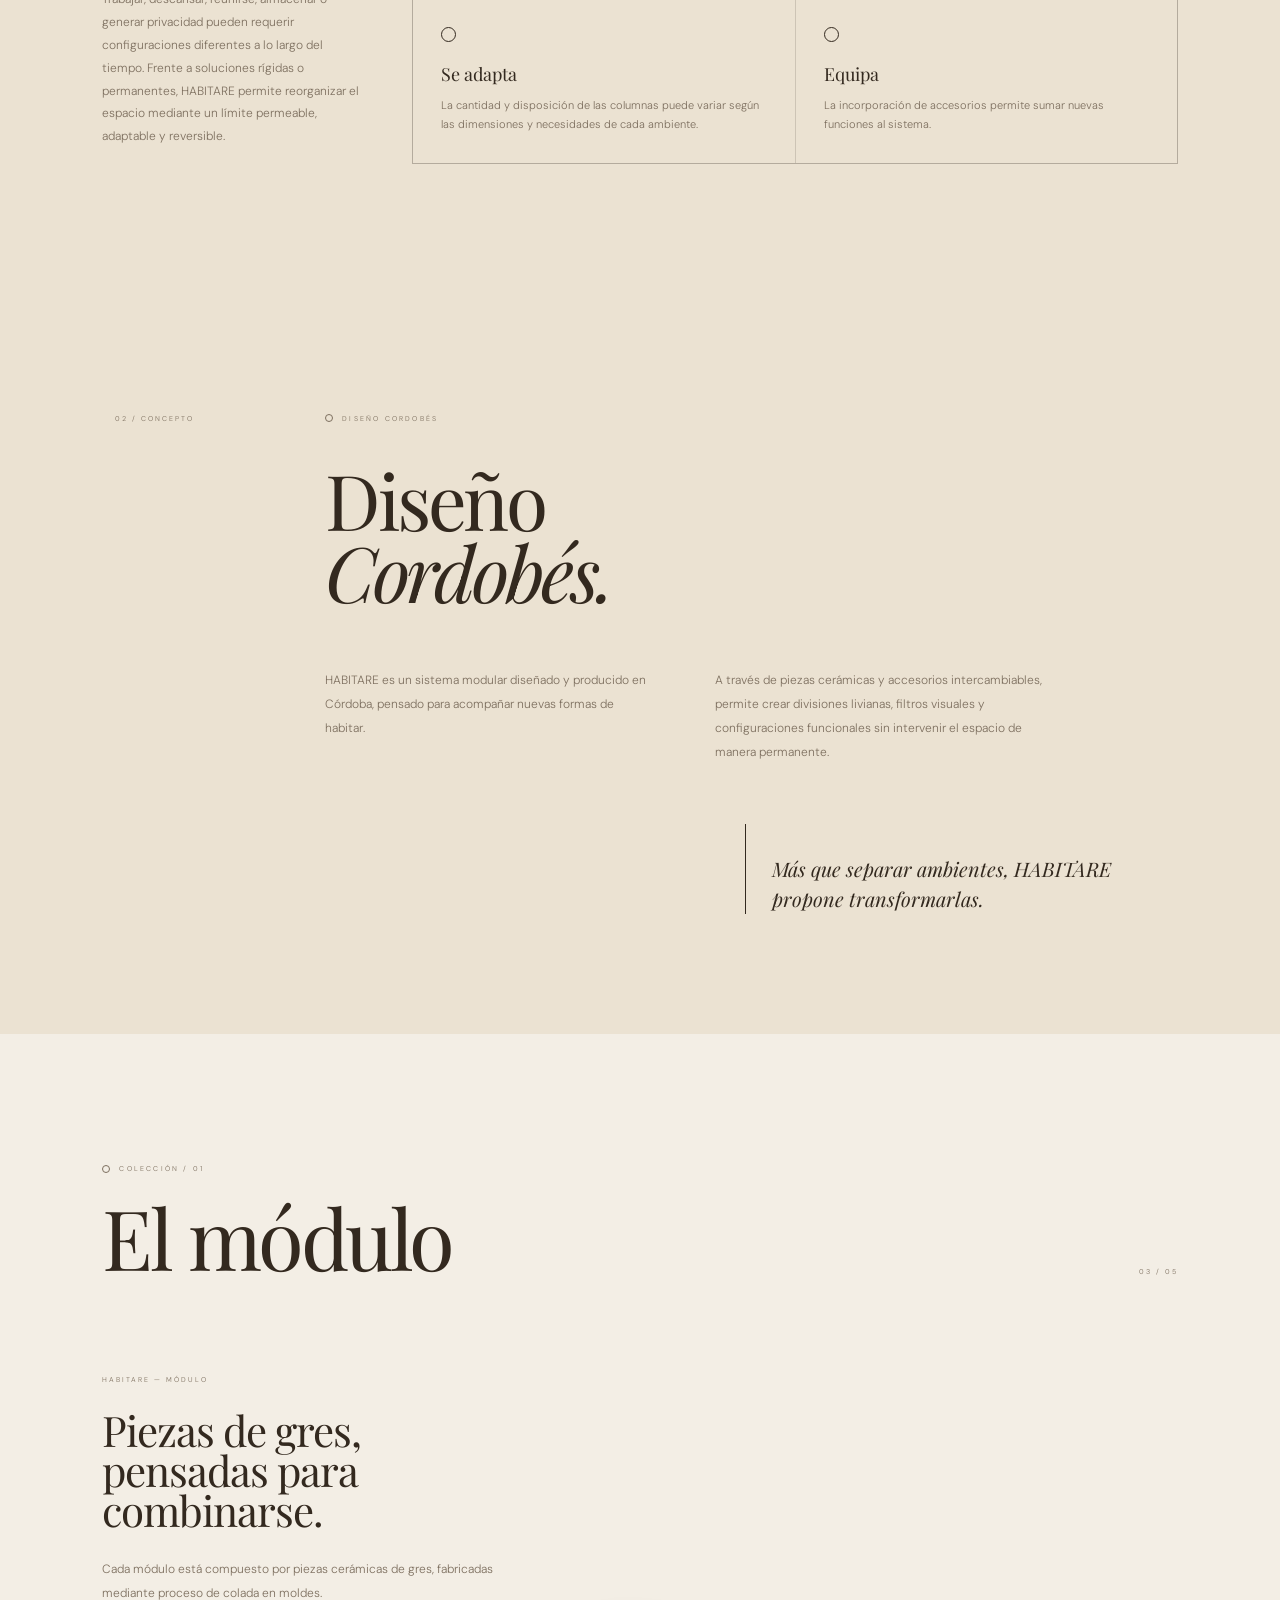
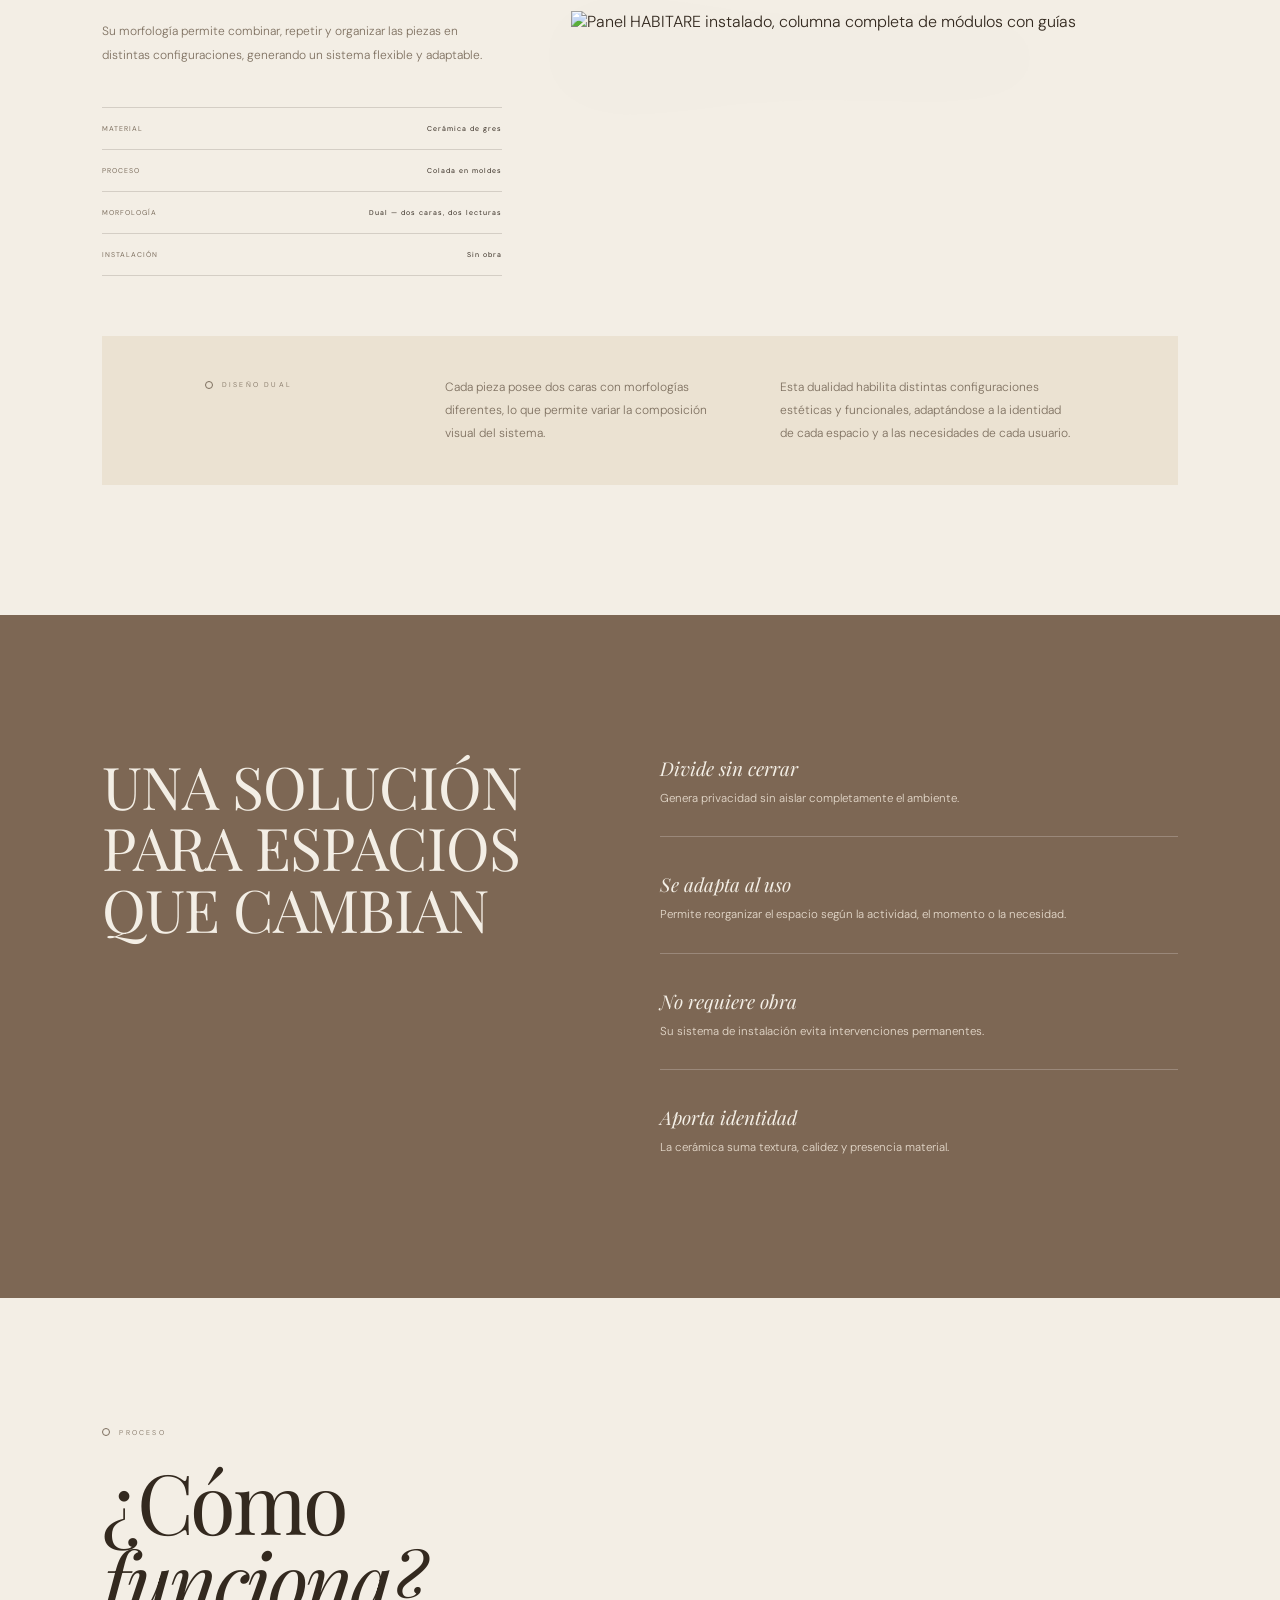
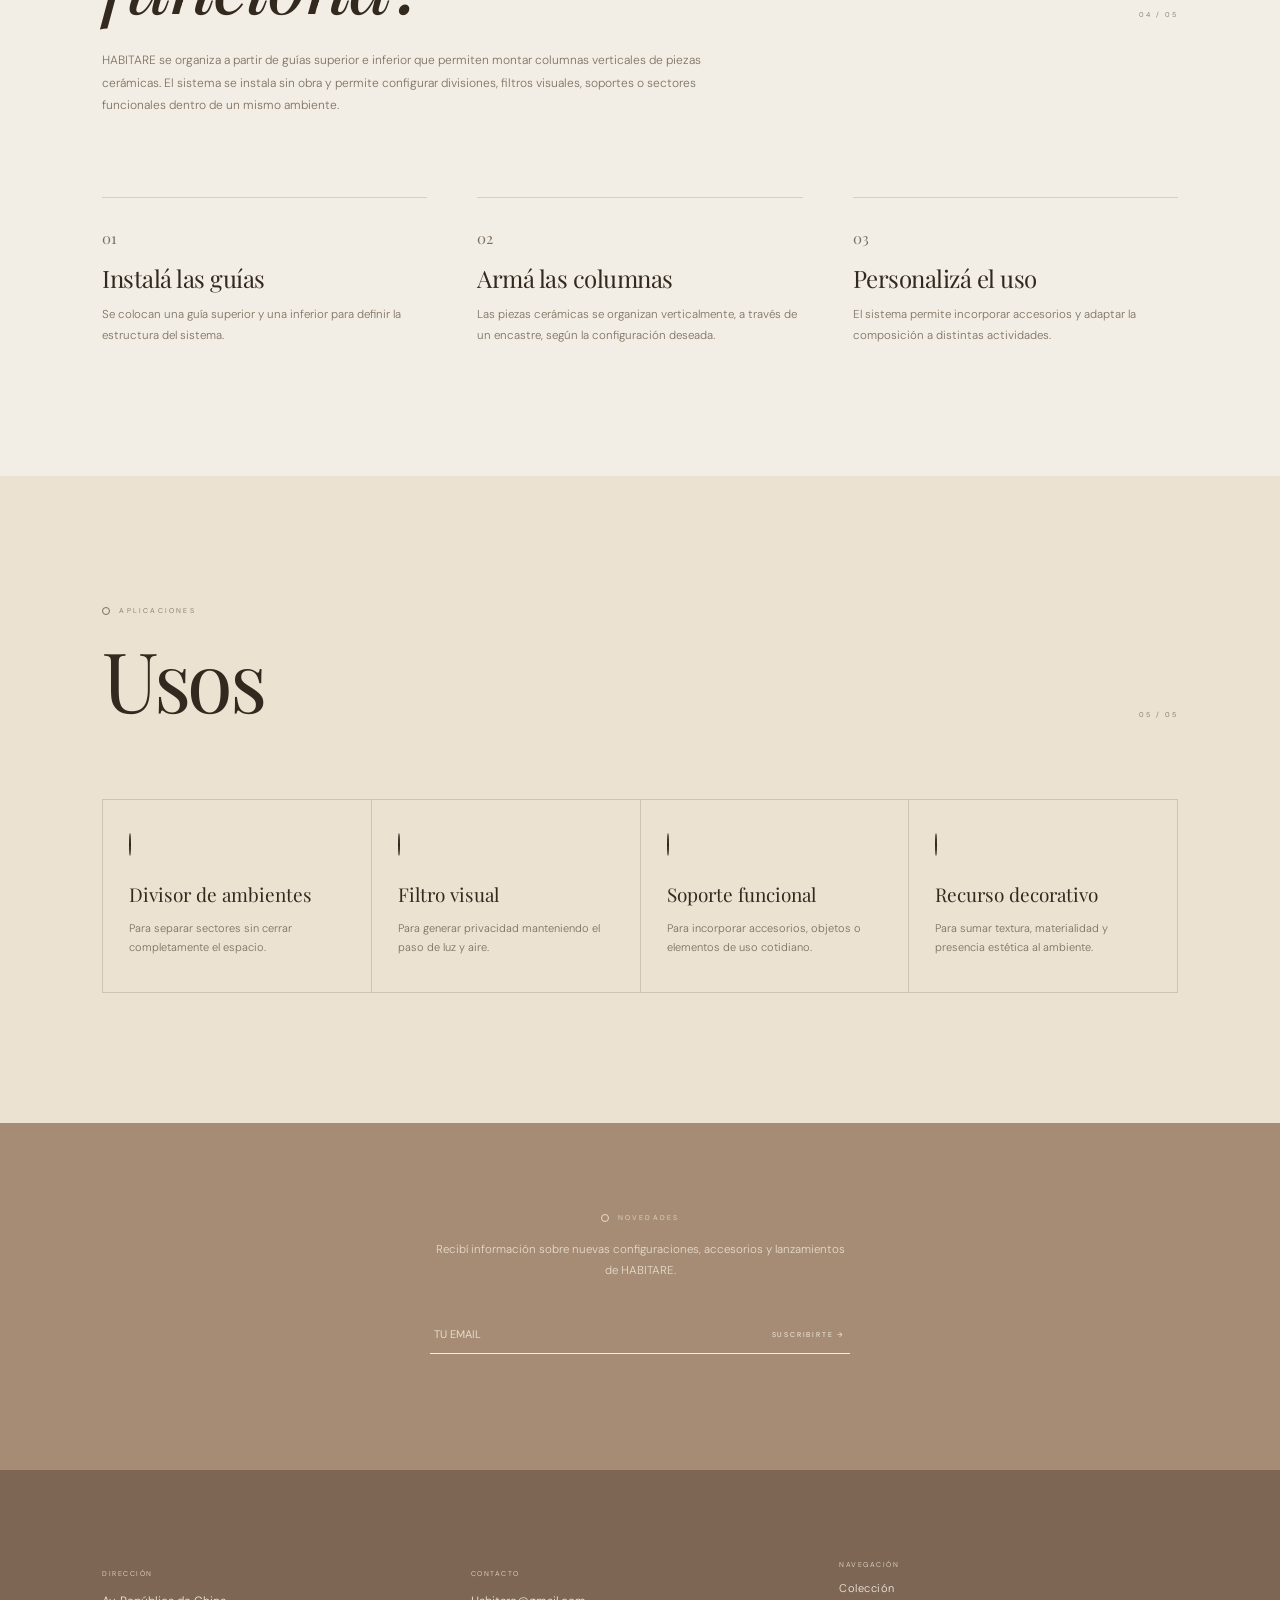
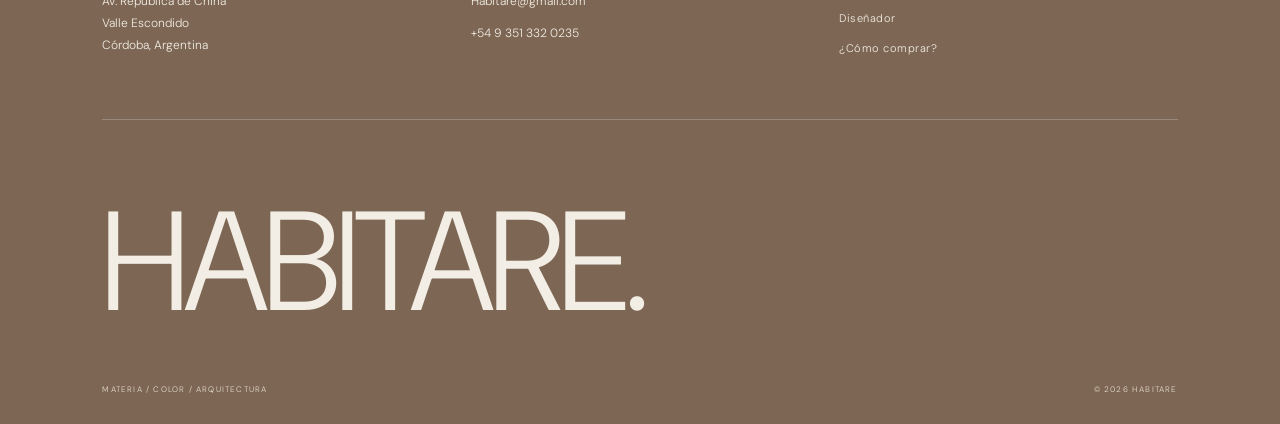
==== commit b8c08a95: "Consolidar sitio y agregar lineas de color" ====
--- a/docs/index.html
+++ b/docs/index.html
@@ -88,15 +88,13 @@
             <span>SISTEMA MODULAR</span>
         </div>
 
-        <h1>
-            Una nueva<br>
-            <i>forma de habitar.</i>
-        </h1>
+        <h1 class="hero-word">HABITARE</h1>
+        <p class="hero-tagline">"Una nueva forma de habitar"</p>
 
         <p>
-            Más que separar ambientes, HABITARE propone transformarlos:
-            un sistema modular de piezas cerámicas y accesorios intercambiables,
-            diseñado y producido en Córdoba.
+            Sistema modular cerámico para transformar y adaptar el espacio
+            a tus necesidades: piezas cerámicas, una estructura regulable
+            y accesorios, diseñado y producido en Córdoba.
         </p>
 
         <div class="hero-ctas">
@@ -125,6 +123,72 @@
 </section>
 
 
+<!-- QUÉ ES HABITARE -->
+<section class="intro" id="que-es">
+
+    <span class="overline">SISTEMA</span>
+    <h2>¿Qué es<br><i>Habitare?</i></h2>
+
+    <div class="intro-lead">
+        <p>Sistema modular cerámico para transformar y adaptar el espacio a tus necesidades.</p>
+        <p>
+            HABITARE es un sistema compuesto por piezas cerámicas, una estructura
+            regulable y accesorios que permite dividir, filtrar, personalizar y
+            equipar los espacios según las necesidades de cada usuario.
+        </p>
+    </div>
+
+    <div class="resuelve">
+
+        <div class="resuelve-copy">
+            <span class="overline">¿QUÉ RESUELVE?</span>
+            <p style="margin-top:18px;">
+                Espacios que cambian necesitan límites que también puedan cambiar.
+                Los espacios compartidos contemporáneos concentran cada vez más
+                actividades dentro de una misma superficie.
+            </p>
+            <p>
+                Trabajar, descansar, reunirse, almacenar o generar privacidad
+                pueden requerir configuraciones diferentes a lo largo del tiempo.
+                Frente a soluciones rígidas o permanentes, HABITARE permite
+                reorganizar el espacio mediante un límite permeable, adaptable
+                y reversible.
+            </p>
+        </div>
+
+        <div class="resuelve-grid">
+
+            <div class="resuelve-item">
+                <span class="ring"></span>
+                <h4>Divide sin cerrar</h4>
+                <p>Permite delimitar sectores y generar privacidad sin aislar completamente los ambientes.</p>
+            </div>
+
+            <div class="resuelve-item">
+                <span class="ring"></span>
+                <h4>Filtra</h4>
+                <p>Sus vacíos mantienen el paso de la luz, las visuales y la relación entre ambos lados del espacio.</p>
+            </div>
+
+            <div class="resuelve-item">
+                <span class="ring"></span>
+                <h4>Se adapta</h4>
+                <p>La cantidad y disposición de las columnas puede variar según las dimensiones y necesidades de cada ambiente.</p>
+            </div>
+
+            <div class="resuelve-item">
+                <span class="ring"></span>
+                <h4>Equipa</h4>
+                <p>La incorporación de accesorios permite sumar nuevas funciones al sistema.</p>
+            </div>
+
+        </div>
+
+    </div>
+
+</section>
+
+
 <!-- CONCEPTO -->
 <section class="manifesto" id="concepto">
 
@@ -198,7 +262,7 @@
         </div>
 
         <div class="product-display">
-            <img src="assets/images/pieza-dual-natural.webp" alt="Módulo HABITARE mostrando sus dos caras con morfologías distintas" loading="lazy">
+            <img src="assets/images/panel-instalado.webp" alt="Panel HABITARE instalado, columna completa de módulos con guías" loading="lazy">
         </div>
 
     </div>
--- a/docs/style.css
+++ b/docs/style.css
@@ -21,13 +21,13 @@
     --line: rgba(51, 41, 31, .16);
     --line-on-taupe: rgba(255, 255, 255, .22);
 
-    /* líneas de producto */
-    --l-aqua: #9caea3;
-    --l-ceniza: #47433d;
-    --l-mostaza: #b6934f;
-    --l-gres: #ab8b6c;
-    --l-hueso: #e9e1d2;
-    --l-terra: #5b4a37;
+    /* líneas de producto — colores reales según ficha de materiales */
+    --l-aqua: #b6d5d4;
+    --l-ceniza: #282627;
+    --l-mostaza: #aa9c54;
+    --l-gres: #c9b190;
+    --l-hueso: #eceeed;
+    --l-terra: #705a4f;
 }
 
 html {
@@ -177,7 +177,7 @@
 
 .header nav a {
     position: relative;
-    font-size: 10px;
+    font-size: 8px;
     letter-spacing: 1.8px;
     text-transform: uppercase;
 }
@@ -1012,6 +1012,33 @@
     flex: 1;
 }
 
+.linea-card {
+    transition: transform .3s ease;
+}
+
+.linea-card:hover {
+    transform: translateY(-3px);
+}
+
+.linea-cta {
+    margin-top: 22px;
+    display: inline-flex;
+    align-items: center;
+    gap: 14px;
+    font-size: 7px;
+    letter-spacing: 1.6px;
+    text-transform: uppercase;
+    color: var(--ink);
+    padding-bottom: 6px;
+    border-bottom: 1px solid var(--line);
+    width: fit-content;
+    transition: border-color .3s;
+}
+
+.linea-card:hover .linea-cta {
+    border-color: var(--ink);
+}
+
 .linea-buy {
     margin-top: 22px;
     display: flex;
@@ -1293,26 +1320,410 @@
 }
 
 .quote-btn {
-    width: 92%;
-    height: 56px;
-    margin-left: auto;
-    margin-right: auto;
+    width: 100%;
+    height: 48px;
+    border: 0;
+    background: var(--ink);
+    color: var(--cream);
+    font-size: 7px;
+    letter-spacing: 1.5px;
+    text-transform: uppercase;
+    margin-top: 10px;
+    transition: opacity .3s;
+}
+
+.quote-btn:hover {
+    opacity: .8;
+}
+
+.quote-btn.whatsapp {
+    background: #3f5c4d;
+}
+
+/* =====================================
+   HERO WORDMARK (logo grande en hero)
+===================================== */
+
+.hero-word {
+    margin-top: 40px;
+    font-size: clamp(70px, 10vw, 150px);
+    letter-spacing: -5px;
+}
+
+.hero-tagline {
+    margin-top: 14px;
+    font-family: "Playfair Display", serif;
+    font-style: italic;
+    font-size: clamp(16px, 1.8vw, 22px);
+    color: var(--muted);
+}
+
+/* =====================================
+   QUÉ ES HABITARE (intro)
+===================================== */
+
+.intro {
+    padding: 130px 8vw;
+    background: var(--cream-soft);
+}
+
+.intro h2 {
+    margin-top: 20px;
+    font-size: clamp(46px, 6vw, 82px);
+}
+
+.intro-lead {
+    max-width: 700px;
+    margin-top: 30px;
+}
+
+.intro-lead p:first-child {
+    font-family: "Playfair Display", serif;
+    font-style: italic;
+    font-size: clamp(18px, 2vw, 24px);
+    line-height: 1.5;
+}
+
+.intro-lead p + p {
+    margin-top: 22px;
+    font-size: 12px;
+    line-height: 1.9;
+    color: var(--muted);
+}
+
+.resuelve {
+    margin-top: 90px;
+    padding-top: 40px;
+    border-top: 1px solid var(--line);
+    display: grid;
+    grid-template-columns: 260px 1fr;
+    gap: 50px;
+}
+
+.resuelve-copy p {
+    font-size: 12px;
+    line-height: 1.9;
+    color: var(--muted);
+}
+
+.resuelve-copy p + p {
+    margin-top: 14px;
+}
+
+.resuelve-grid {
+    display: grid;
+    grid-template-columns: repeat(2, 1fr);
+    gap: 1px;
+    background: var(--line);
+    border: 1px solid var(--line);
+}
+
+.resuelve-item {
+    background: var(--cream-soft);
+    padding: 28px;
+}
+
+.resuelve-item .ring {
+    width: 15px;
+    height: 15px;
+    border-radius: 50%;
+    border: 1px solid var(--ink);
+    display: block;
+}
+
+.resuelve-item h4 {
+    margin-top: 20px;
+    font-family: "Playfair Display", serif;
+    font-weight: 400;
+    font-size: 18px;
+}
+
+.resuelve-item p {
+    margin-top: 10px;
+    font-size: 11px;
+    line-height: 1.75;
+    color: var(--muted);
+}
+
+/* =====================================
+   BACK LINK (páginas de línea)
+===================================== */
+
+.back-link {
+    display: inline-flex;
+    align-items: center;
+    gap: 8px;
+    font-size: 7px;
+    letter-spacing: 1.6px;
+    text-transform: uppercase;
+    color: var(--muted);
+    padding-bottom: 3px;
+    border-bottom: 1px solid transparent;
+    transition: border-color .3s;
+}
+
+.back-link:hover {
+    border-bottom-color: var(--muted);
+}
+
+/* =====================================
+   LÍNEA — página de detalle
+===================================== */
+
+.linea-hero {
+    padding: 150px 8vw 60px;
+    display: grid;
+    grid-template-columns: 40% 60%;
+    gap: 40px;
+    align-items: center;
+}
+
+.linea-hero-copy .linea-swatch {
+    display: flex;
+    align-items: center;
+    gap: 12px;
+}
+
+.linea-hero-copy .linea-dot {
+    width: 20px;
+    height: 20px;
+}
+
+.linea-hero-copy .linea-name {
+    font-size: 20px;
+}
+
+.linea-hero-copy h1 {
+    margin-top: 22px;
+    font-size: clamp(48px, 6vw, 84px);
+    letter-spacing: -3px;
+}
+
+.linea-hero-copy p {
+    margin-top: 22px;
+    max-width: 380px;
+    font-size: 12px;
+    line-height: 1.9;
+    color: var(--muted);
+}
+
+.linea-hero-visual img {
+    width: 100%;
+    border-radius: 3px;
+}
+
+.ficha-tecnica {
+    padding: 90px 8vw;
+    background: var(--cream-soft);
+    display: grid;
+    grid-template-columns: 55% 45%;
+    gap: 50px;
+    align-items: center;
+}
+
+.ficha-tecnica img {
+    width: 100%;
+}
+
+.ficha-lista {
+    border-top: 1px solid var(--line);
+}
+
+.ficha-lista div {
+    min-height: 46px;
+    display: flex;
+    align-items: center;
+    justify-content: space-between;
+    gap: 20px;
+    border-bottom: 1px solid var(--line);
+}
+
+.ficha-lista span {
+    font-size: 7px;
+    letter-spacing: 1.2px;
+    color: var(--muted);
+}
+
+.ficha-lista strong {
+    font-size: 12px;
+    font-weight: 400;
+    text-align: right;
+}
+
+/* =====================================
+   CONFIGURADOR
+===================================== */
+
+.configurador {
+    padding: 100px 8vw 130px;
+    max-width: 640px;
+}
+
+.config-step {
+    padding: 34px 0;
+    border-top: 1px solid var(--line);
+}
+
+.config-step:last-of-type {
+    border-bottom: 1px solid var(--line);
+}
+
+.config-step-label {
+    display: flex;
+    align-items: baseline;
+    gap: 12px;
+}
+
+.config-step-number {
+    font-family: "Playfair Display", serif;
+    font-size: 14px;
+    color: var(--muted);
+}
+
+.config-step-title {
+    font-family: "Playfair Display", serif;
+    font-size: 19px;
+}
+
+.config-step-body {
+    margin-top: 20px;
+}
+
+.config-qty {
+    display: flex;
+    align-items: center;
+    gap: 18px;
+}
+
+.config-qty .linea-qty {
+    display: flex;
+    border: 1px solid var(--line);
+}
+
+.config-qty .linea-qty button,
+.config-qty .linea-qty span {
+    width: 38px;
+    height: 38px;
+    display: grid;
+    place-items: center;
+    background: transparent;
+    border: 0;
+    font-size: 11px;
+}
+
+.color-options {
+    display: flex;
+    gap: 14px;
+}
+
+.color-option-btn {
+    display: flex;
+    flex-direction: column;
+    align-items: center;
+    gap: 8px;
+    border: 0;
+    background: transparent;
+    font-size: 8px;
+    letter-spacing: .8px;
+    color: var(--muted);
+}
+
+.color-option-swatch {
+    width: 36px;
+    height: 36px;
+    border-radius: 50%;
+    background: var(--swatch);
+    box-shadow: inset 0 0 0 1px rgba(0, 0, 0, .1);
+    position: relative;
+}
+
+.color-option-swatch::after {
+    content: "";
+    position: absolute;
+    inset: -5px;
+    border: 1px solid transparent;
+    border-radius: 50%;
+    transition: border-color .25s;
+}
+
+.color-option-btn.active .color-option-swatch::after {
+    border-color: var(--ink);
+}
+
+.color-option-btn.active {
+    color: var(--ink);
+}
+
+.proximamente-box {
+    display: flex;
+    gap: 18px;
+    align-items: center;
+    padding: 16px;
+    border: 1px dashed var(--line);
+}
+
+.proximamente-box img {
+    width: 64px;
+    flex-shrink: 0;
+    opacity: .6;
+}
+
+.proximamente-box p {
+    font-size: 10.5px;
+    line-height: 1.7;
+    color: var(--muted);
+}
+
+.proximamente-box strong {
+    display: block;
+    font-family: "Playfair Display", serif;
+    font-weight: 400;
+    font-size: 14px;
+    color: var(--ink);
+    margin-bottom: 4px;
+}
+
+.config-add {
+    width: 100%;
+    height: 52px;
     border: 0;
     background: var(--ink);
     color: var(--cream);
     font-size: 8px;
-    letter-spacing: 1.7px;
+    letter-spacing: 1.6px;
     text-transform: uppercase;
-    margin-top: 10px;
+    margin-top: 40px;
     transition: opacity .3s;
 }
 
-.quote-btn:hover {
+.config-add:hover {
     opacity: .8;
 }
 
-.quote-btn.whatsapp {
-    background: #3f5c4d;
+.config-add.added {
+    background: var(--taupe-deep);
+}
+
+/* =====================================
+   PROTOTIPO REAL (galería de fotos)
+===================================== */
+
+.prototipo-real {
+    padding: 100px 8vw 130px;
+}
+
+.prototipo-grid {
+    margin-top: 60px;
+    display: grid;
+    grid-template-columns: repeat(4, 1fr);
+    gap: 14px;
+}
+
+.prototipo-grid img {
+    width: 100%;
+    aspect-ratio: 1;
+    object-fit: cover;
+    border-radius: 2px;
 }
 
 /* =====================================
@@ -1389,6 +1800,31 @@
     .contact-methods {
         align-self: start;
         margin-top: 30px;
+    }
+
+    .resuelve {
+        grid-template-columns: 1fr;
+    }
+
+    .resuelve-grid {
+        grid-template-columns: 1fr;
+    }
+
+    .linea-hero {
+        grid-template-columns: 1fr;
+        padding-top: 120px;
+    }
+
+    .linea-hero-visual {
+        margin-top: 20px;
+    }
+
+    .ficha-tecnica {
+        grid-template-columns: 1fr;
+    }
+
+    .prototipo-grid {
+        grid-template-columns: repeat(2, 1fr);
     }
 }
 
@@ -1472,4 +1908,26 @@
     .pull-quote {
         margin-left: 0;
     }
-}
+
+    .intro,
+    .linea-hero,
+    .ficha-tecnica,
+    .configurador,
+    .prototipo-real {
+        padding-left: 6vw;
+        padding-right: 6vw;
+    }
+
+    .intro {
+        padding-top: 90px;
+        padding-bottom: 90px;
+    }
+
+    .color-options {
+        flex-wrap: wrap;
+    }
+
+    .prototipo-grid {
+        grid-template-columns: repeat(2, 1fr);
+    }
+}
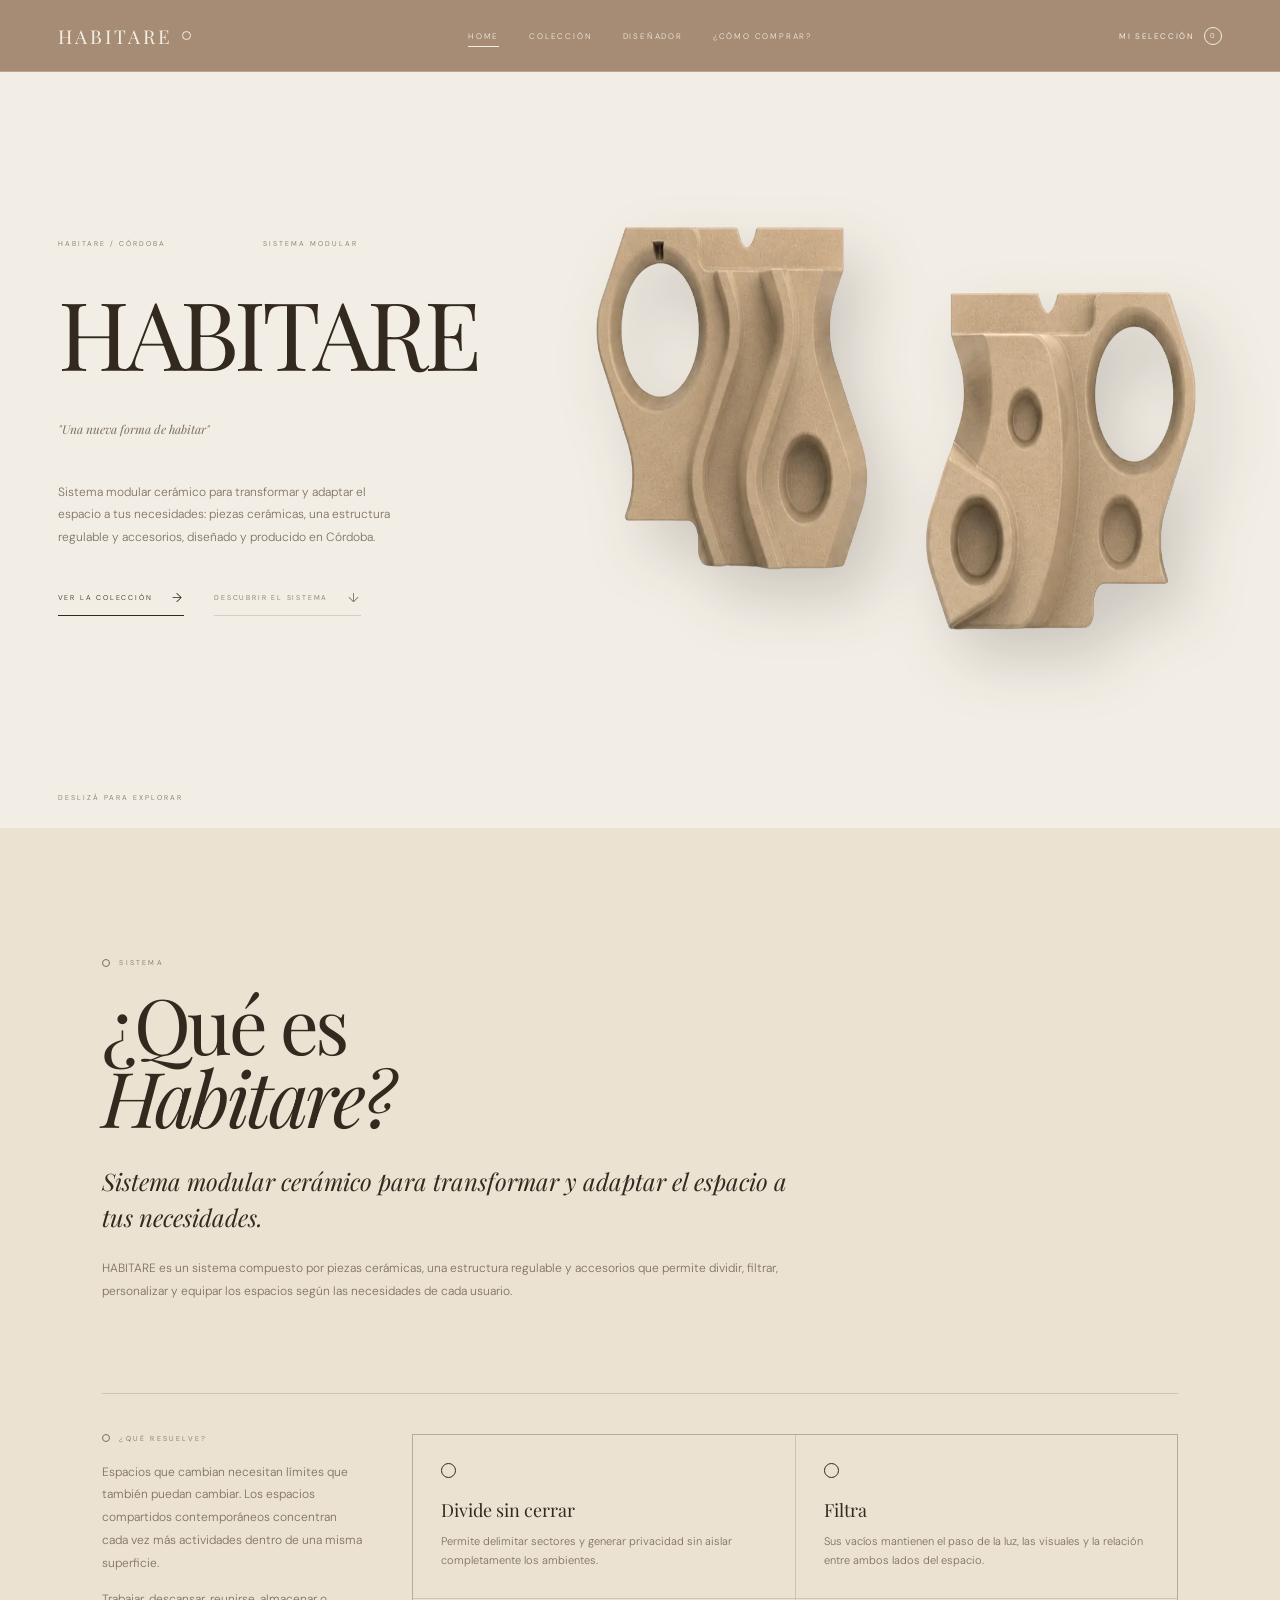
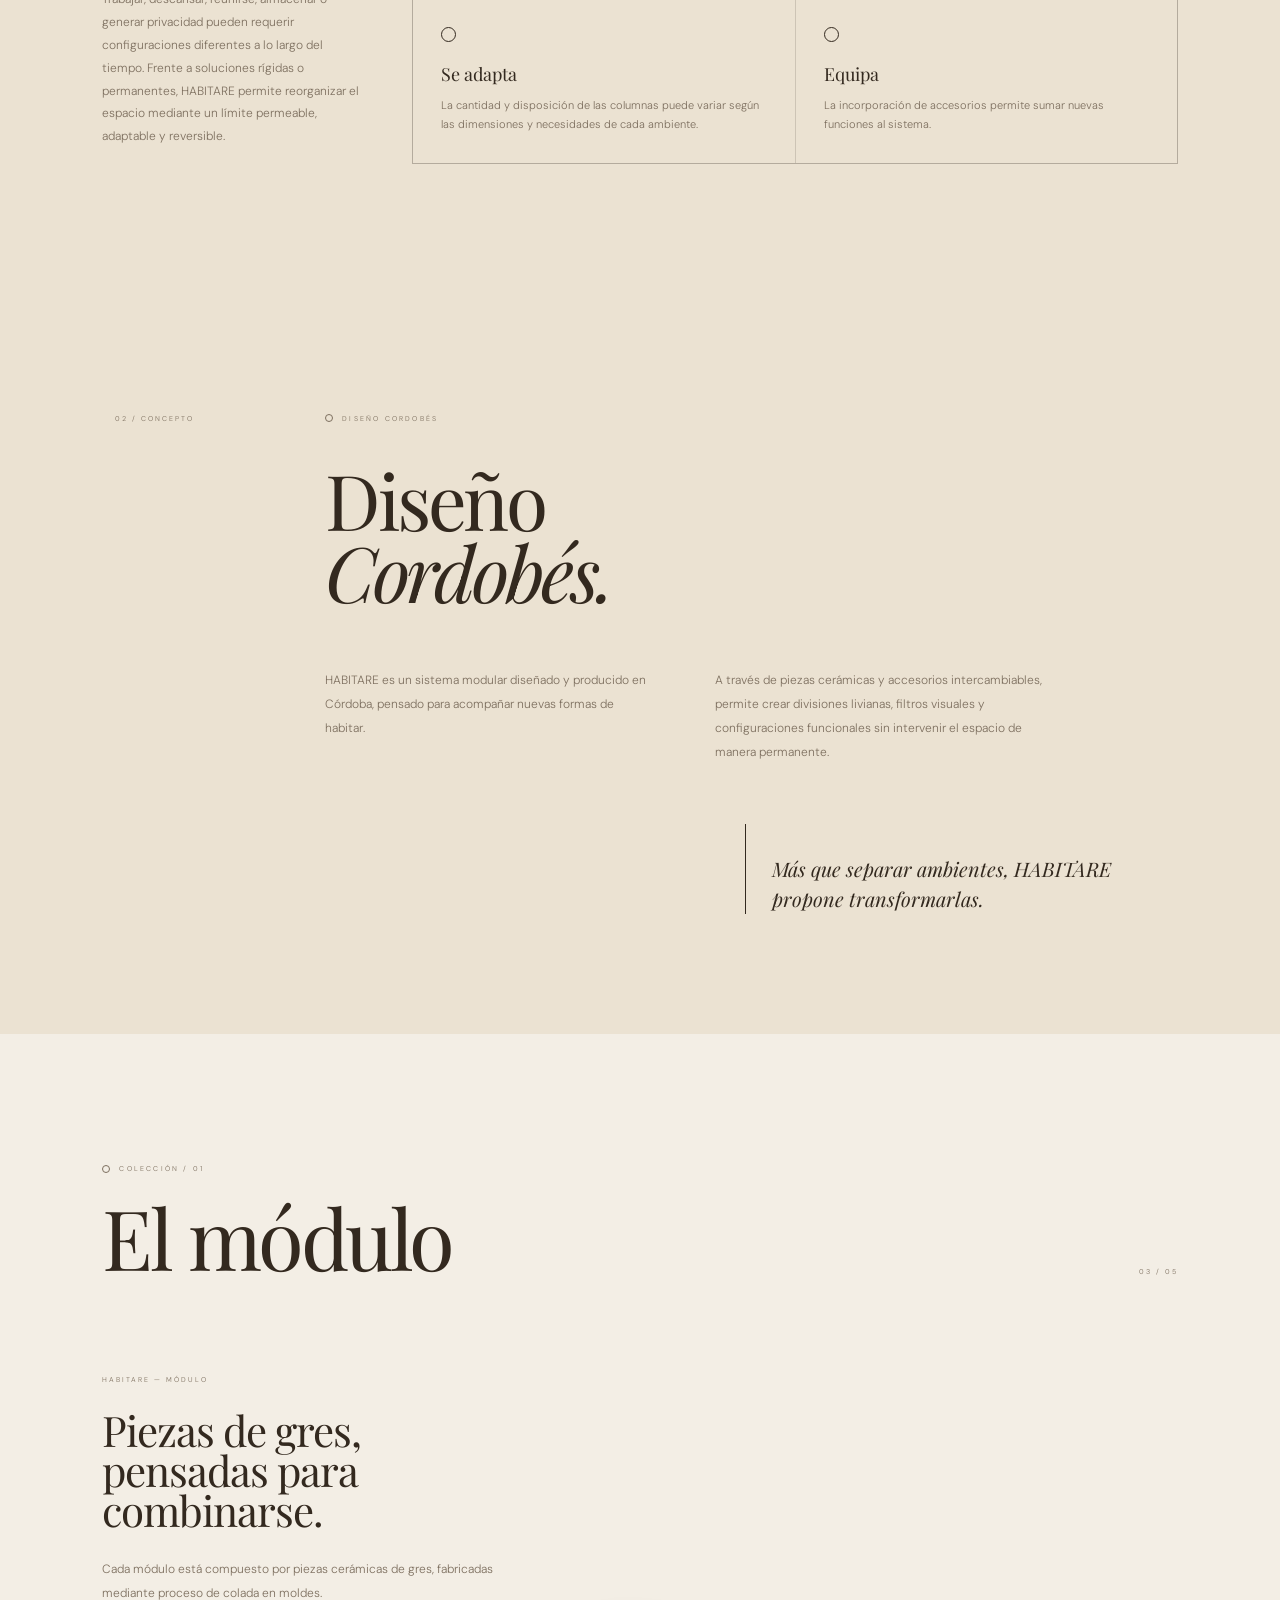
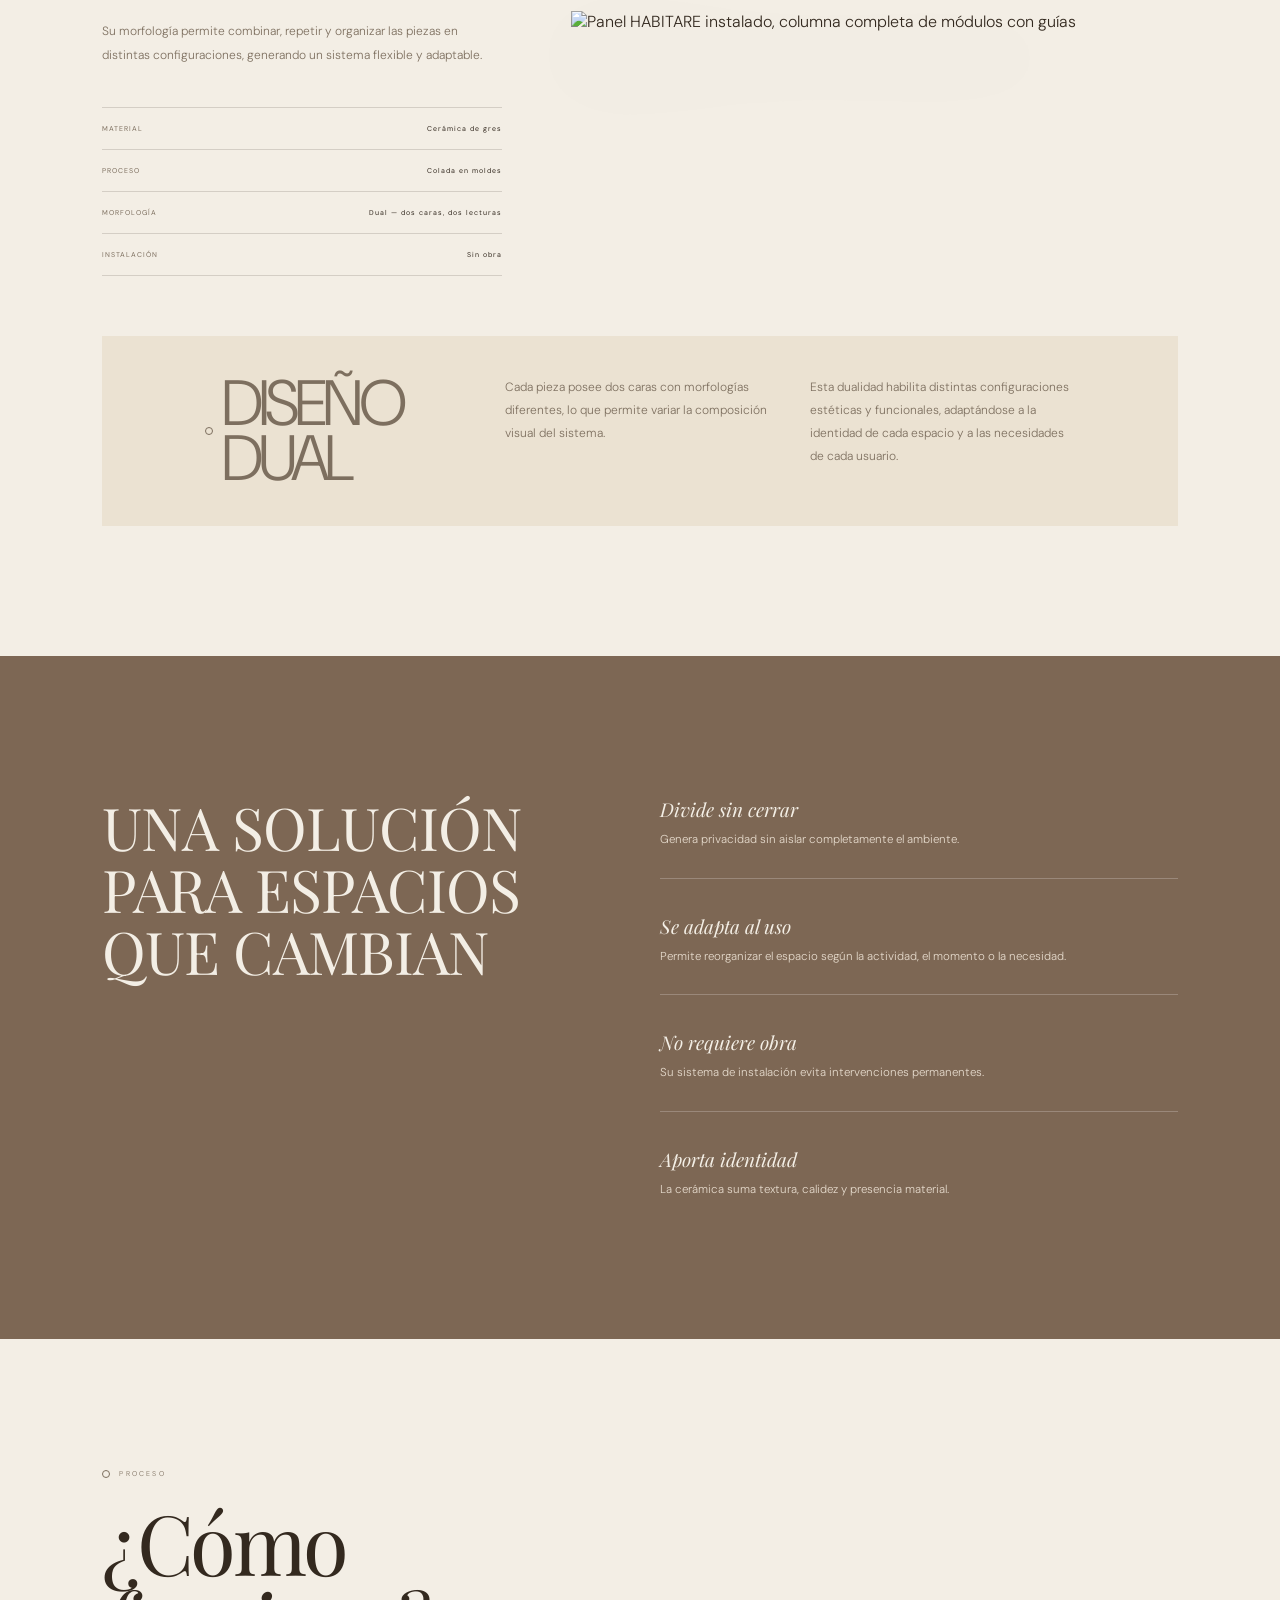
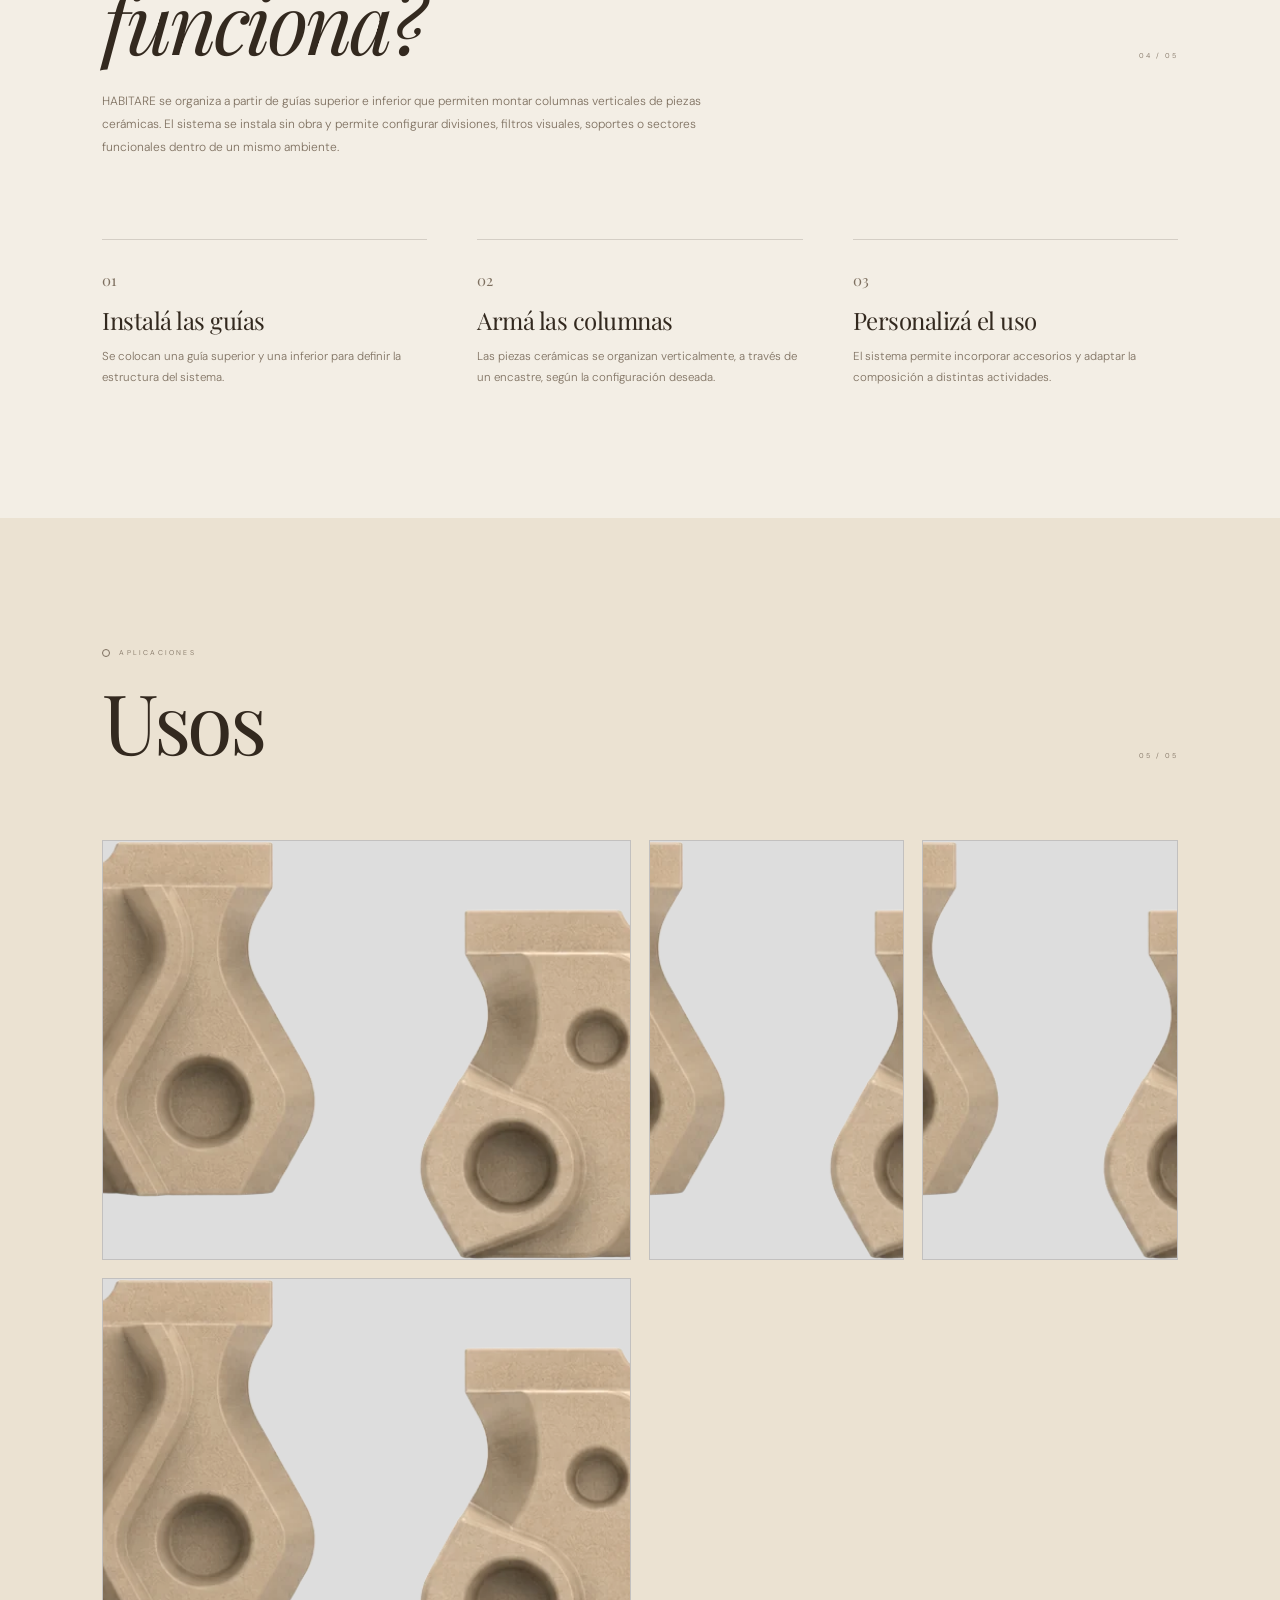
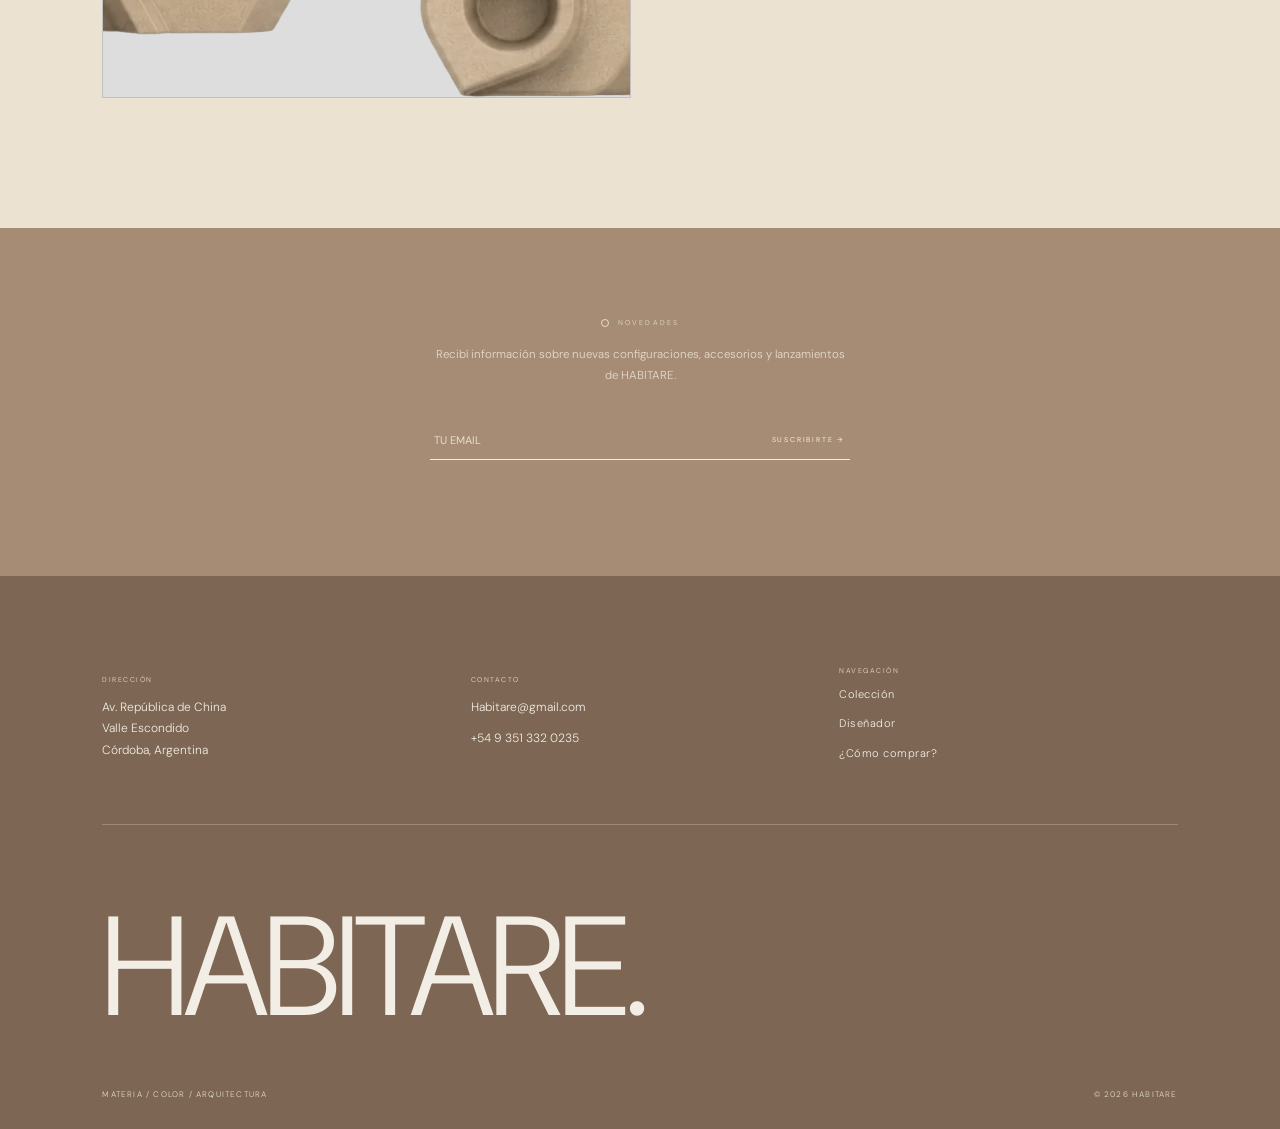
==== commit 6842e149: "Ajustes de home: diseño dual y usos" ====
--- a/docs/index.html
+++ b/docs/index.html
@@ -371,32 +371,19 @@
         <span class="section-index">05 / 05</span>
     </div>
 
-    <div class="usos-grid">
-
-        <div class="uso-card">
-            <span class="ring"></span>
-            <h4>Divisor de ambientes</h4>
-            <p>Para separar sectores sin cerrar completamente el espacio.</p>
-        </div>
-
-        <div class="uso-card">
-            <span class="ring"></span>
-            <h4>Filtro visual</h4>
-            <p>Para generar privacidad manteniendo el paso de luz y aire.</p>
-        </div>
-
-        <div class="uso-card">
-            <span class="ring"></span>
-            <h4>Soporte funcional</h4>
-            <p>Para incorporar accesorios, objetos o elementos de uso cotidiano.</p>
-        </div>
-
-        <div class="uso-card">
-            <span class="ring"></span>
-            <h4>Recurso decorativo</h4>
-            <p>Para sumar textura, materialidad y presencia estética al ambiente.</p>
-        </div>
-
+    <div class="usos-gallery" aria-label="Aplicaciones del sistema Habitare C">
+        <figure class="uso-photo uso-photo-large">
+            <img src="assets/images/pieza-dual-natural.webp" alt="Sistema Habitare C cerrando un ambiente completo" loading="lazy">
+        </figure>
+        <figure class="uso-photo">
+            <img src="assets/images/pieza-dual-natural.webp" alt="Columna Habitare C funcionando como partición de ambiente" loading="lazy">
+        </figure>
+        <figure class="uso-photo">
+            <img src="assets/images/pieza-dual-natural.webp" alt="Columna Habitare C como estante flotante" loading="lazy">
+        </figure>
+        <figure class="uso-photo uso-photo-wide">
+            <img src="assets/images/pieza-dual-natural.webp" alt="Sistema Habitare C como recurso decorativo y funcional" loading="lazy">
+        </figure>
     </div>
 
 </section>
--- a/docs/style.css
+++ b/docs/style.css
@@ -602,13 +602,16 @@
     padding: 40px 8vw;
     background: var(--cream-soft);
     display: grid;
-    grid-template-columns: 200px 1fr;
-    gap: 40px;
+    grid-template-columns: minmax(180px, 260px) 1fr;
+    gap: 32px 40px;
     align-items: start;
 }
 
 .dual-box .overline {
-    margin-top: 4px;
+    margin-top: 0;
+    font-size: clamp(2.9rem, 5vw, 5.25rem);
+    line-height: 0.86;
+    letter-spacing: -0.06em;
 }
 
 .dual-box-text {
@@ -731,39 +734,42 @@
     background: var(--cream-soft);
 }
 
-.usos-grid {
+.usos-gallery {
     margin-top: 80px;
     display: grid;
-    grid-template-columns: repeat(4, 1fr);
-    border-top: 1px solid var(--line);
-    border-left: 1px solid var(--line);
-}
-
-.uso-card {
-    padding: 34px 26px;
-    border-right: 1px solid var(--line);
-    border-bottom: 1px solid var(--line);
-}
-
-.uso-card .ring {
-    width: 16px;
-    height: 16px;
-    border-radius: 50%;
-    border: 1px solid var(--ink);
-}
-
-.uso-card h4 {
-    margin-top: 26px;
-    font-family: "Playfair Display", serif;
-    font-weight: 400;
-    font-size: 19px;
-}
-
-.uso-card p {
-    margin-top: 12px;
-    font-size: 11px;
-    line-height: 1.8;
-    color: var(--muted);
+    grid-template-columns: repeat(4, minmax(0, 1fr));
+    gap: 18px;
+}
+
+.uso-photo {
+    position: relative;
+    overflow: hidden;
+    min-height: 340px;
+    border: 1px solid var(--line);
+    background: #ddd;
+}
+
+.uso-photo-large {
+    grid-column: span 2;
+    min-height: 420px;
+}
+
+.uso-photo-wide {
+    grid-column: span 2;
+    min-height: 420px;
+}
+
+.uso-photo img {
+    display: block;
+    width: 100%;
+    height: 100%;
+    object-fit: cover;
+    filter: saturate(0.82) contrast(1.05);
+    transition: transform 240ms ease;
+}
+
+.uso-photo:hover img {
+    transform: scale(1.02);
 }
 
 /* =====================================
@@ -942,9 +948,8 @@
     margin-top: 80px;
     display: grid;
     grid-template-columns: repeat(3, 1fr);
-    gap: 1px;
-    background: var(--line);
-    border: 1px solid var(--line);
+    border-top: 1px solid var(--line);
+    border-left: 1px solid var(--line);
 }
 
 .linea-card {
@@ -952,6 +957,13 @@
     padding: 30px;
     display: flex;
     flex-direction: column;
+    border-right: 1px solid var(--line);
+    border-bottom: 1px solid var(--line);
+    transition: transform .3s ease;
+}
+
+.linea-card:hover {
+    transform: translateY(-3px);
 }
 
 .linea-top {
@@ -1010,14 +1022,6 @@
     line-height: 1.7;
     color: var(--muted);
     flex: 1;
-}
-
-.linea-card {
-    transition: transform .3s ease;
-}
-
-.linea-card:hover {
-    transform: translateY(-3px);
 }
 
 .linea-cta {
@@ -1039,13 +1043,6 @@
     border-color: var(--ink);
 }
 
-.linea-buy {
-    margin-top: 22px;
-    display: flex;
-    align-items: center;
-    gap: 12px;
-}
-
 .linea-qty {
     display: flex;
     border: 1px solid var(--line);
@@ -1060,26 +1057,6 @@
     background: transparent;
     border: 0;
     font-size: 9px;
-}
-
-.linea-add {
-    flex: 1;
-    height: 26px;
-    border: 0;
-    background: var(--ink);
-    color: var(--cream);
-    font-size: 7px;
-    letter-spacing: 1.4px;
-    text-transform: uppercase;
-    transition: opacity .3s;
-}
-
-.linea-add:hover {
-    opacity: .78;
-}
-
-.linea-add.added {
-    background: var(--taupe-deep);
 }
 
 /* definición items */
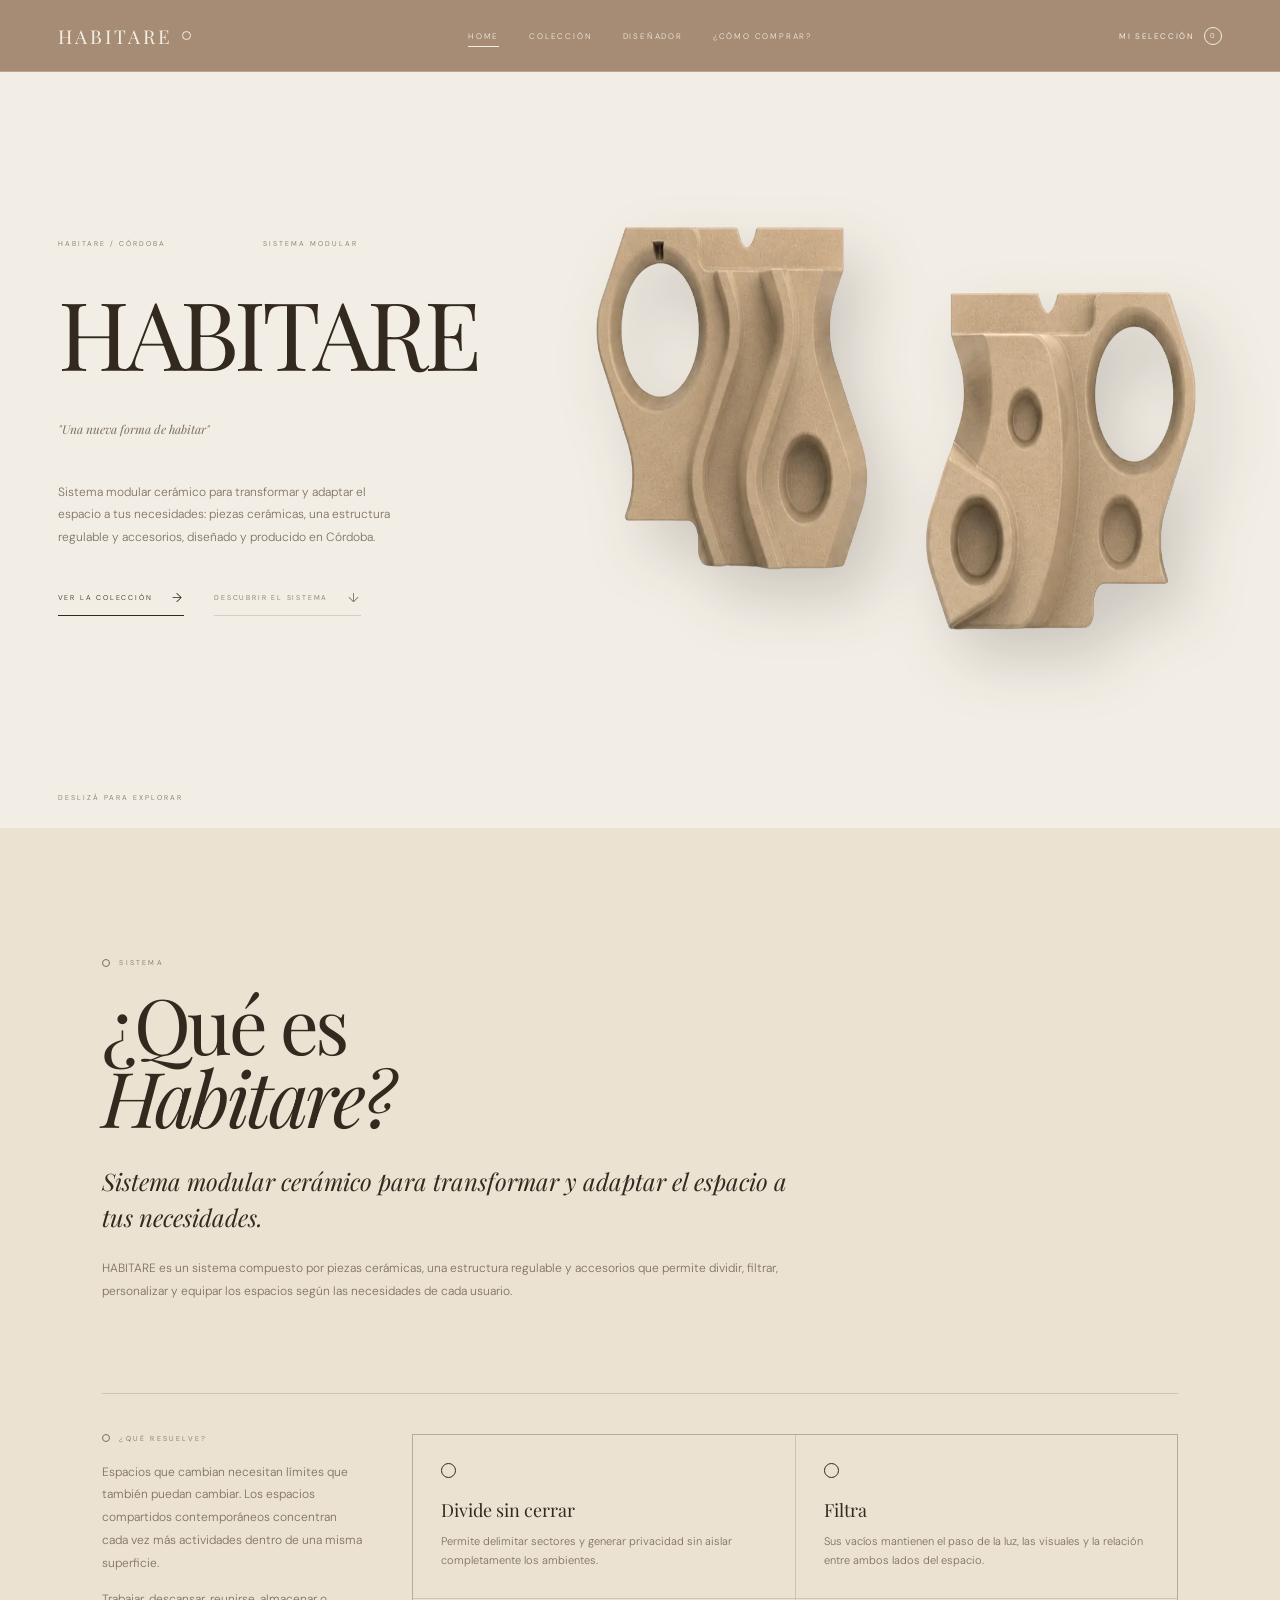
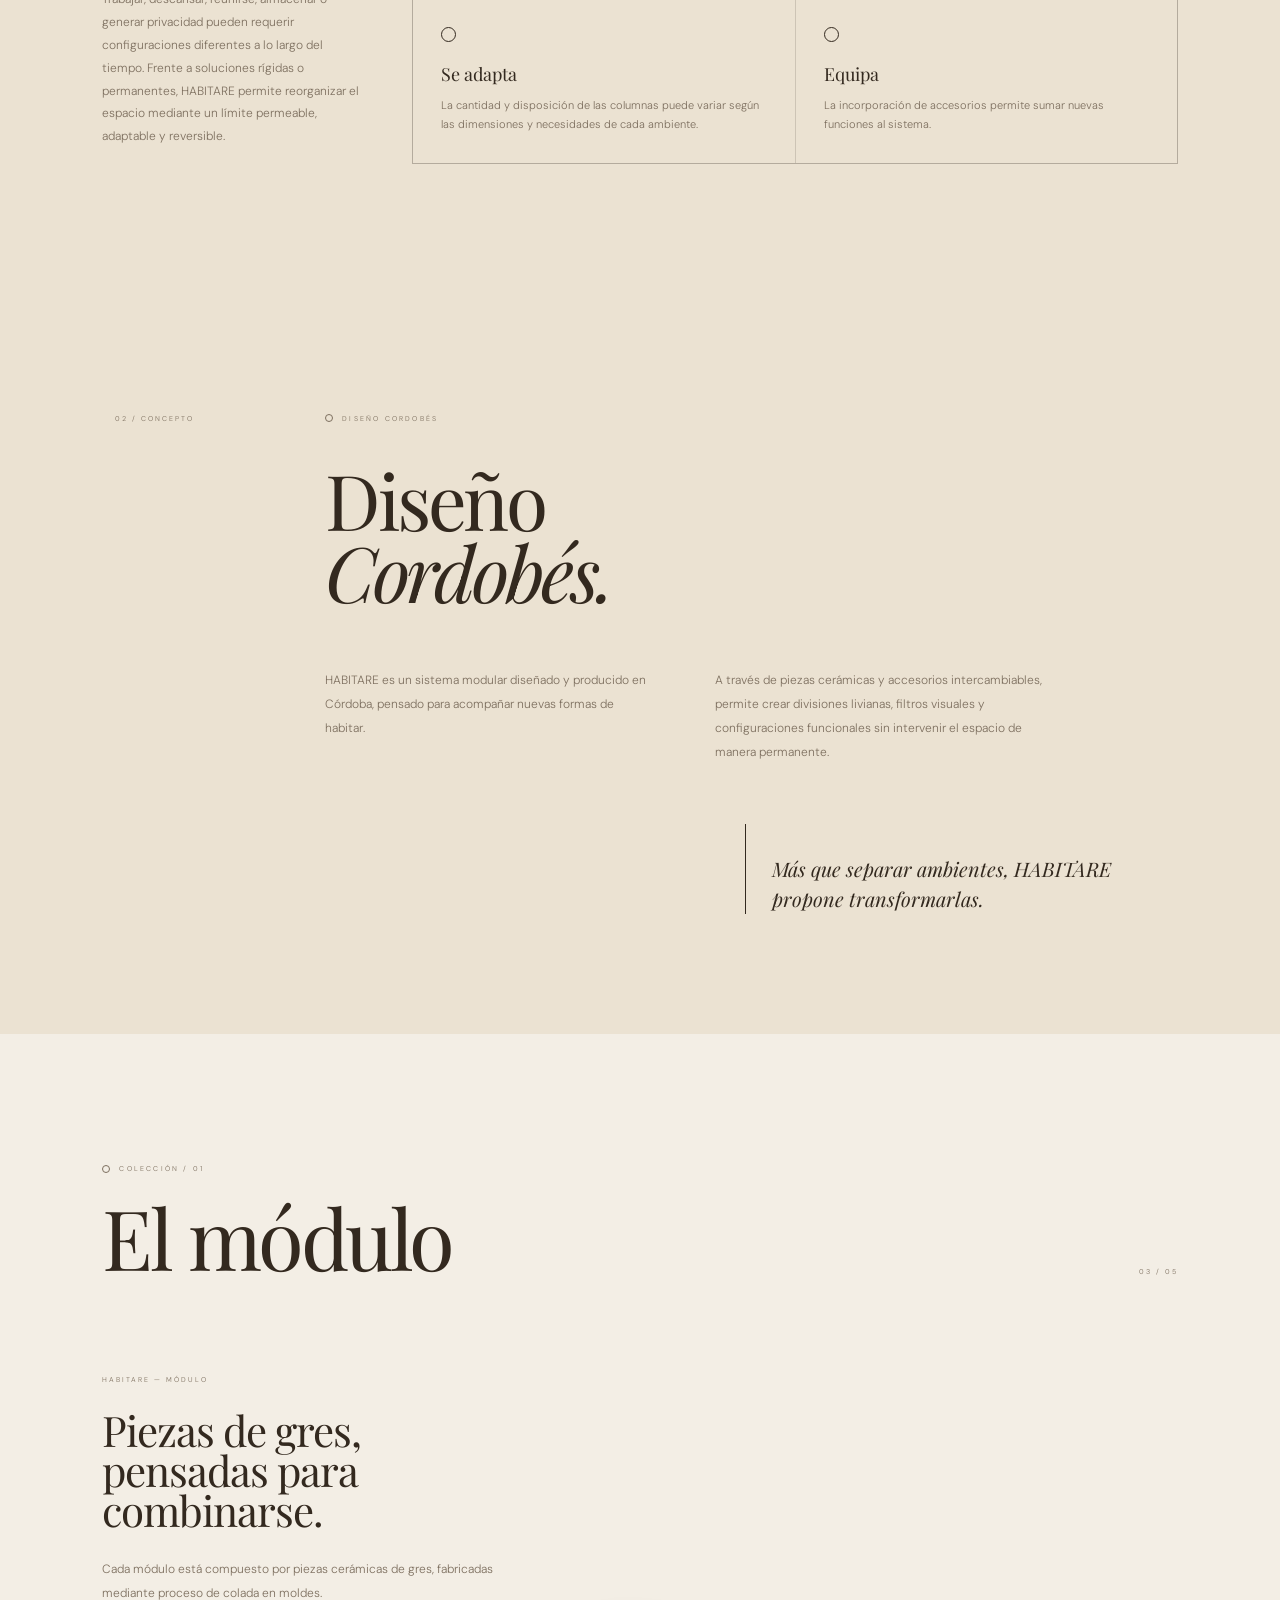
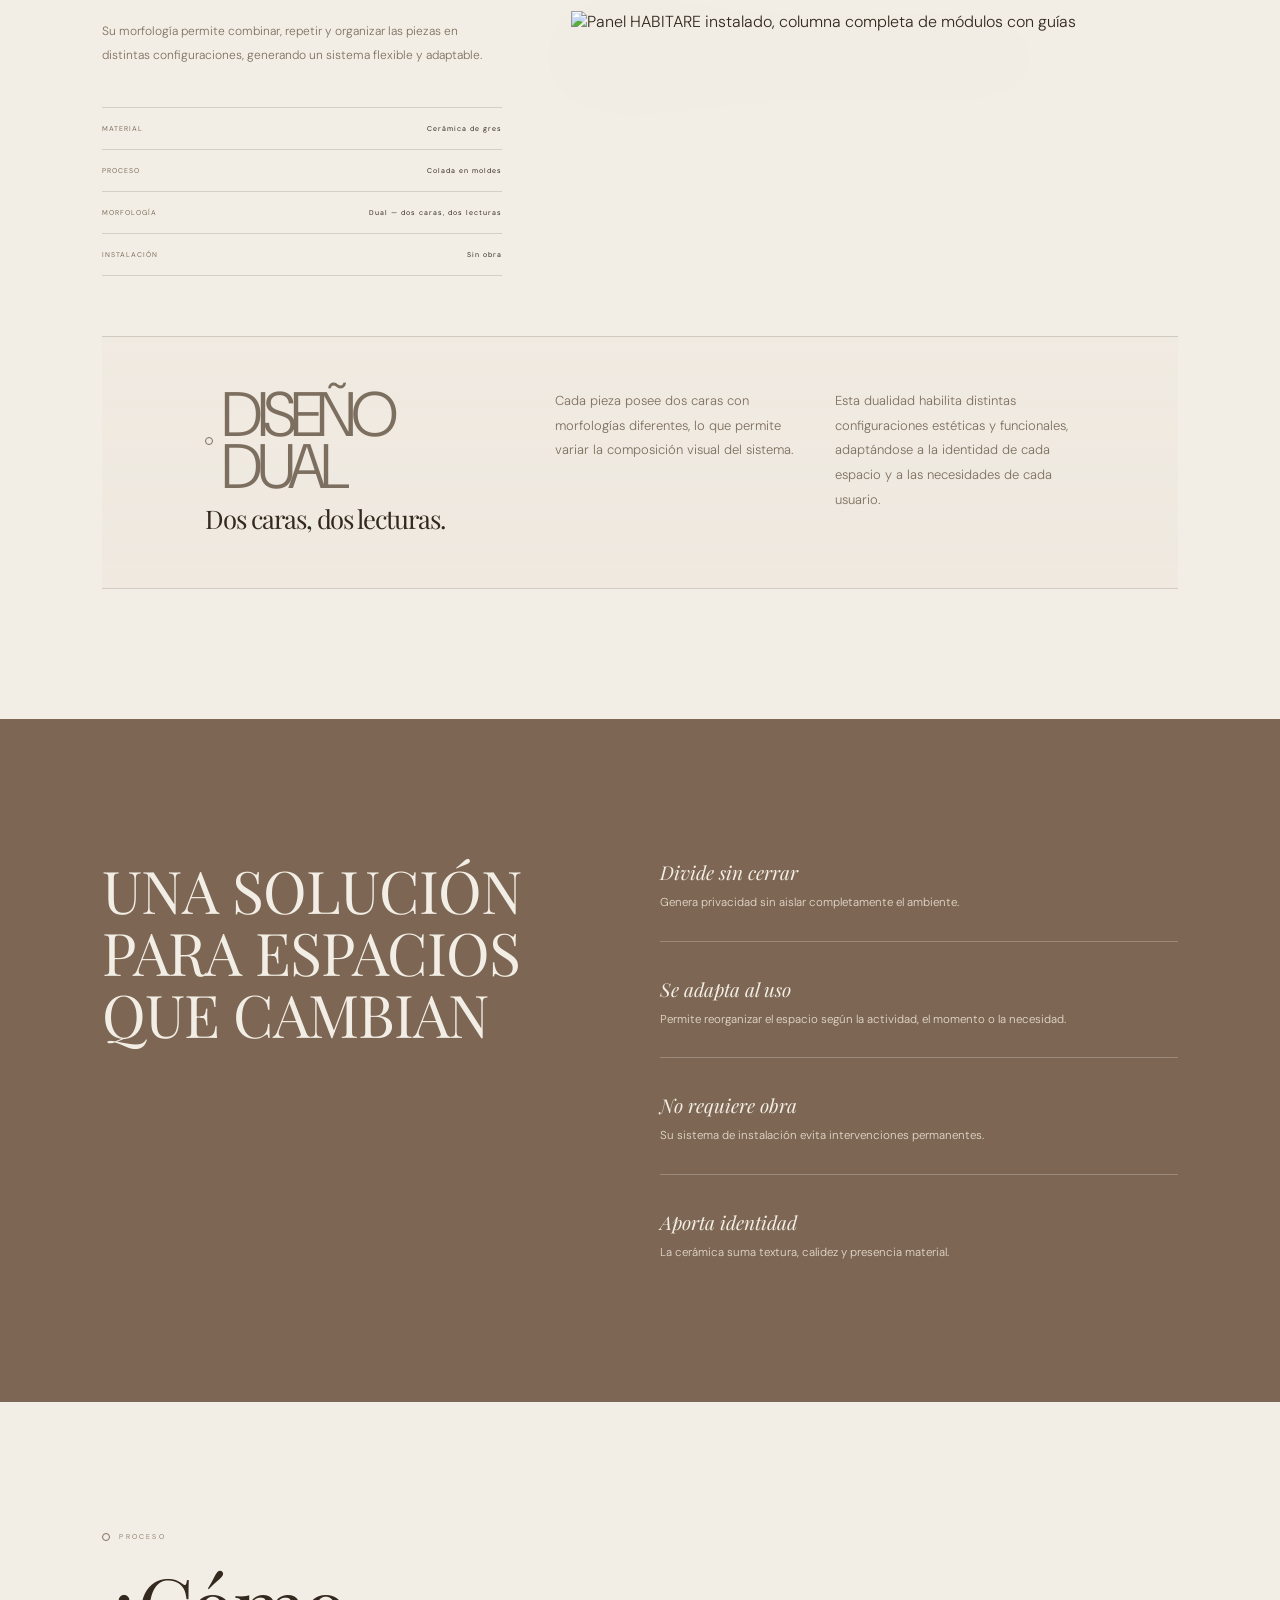
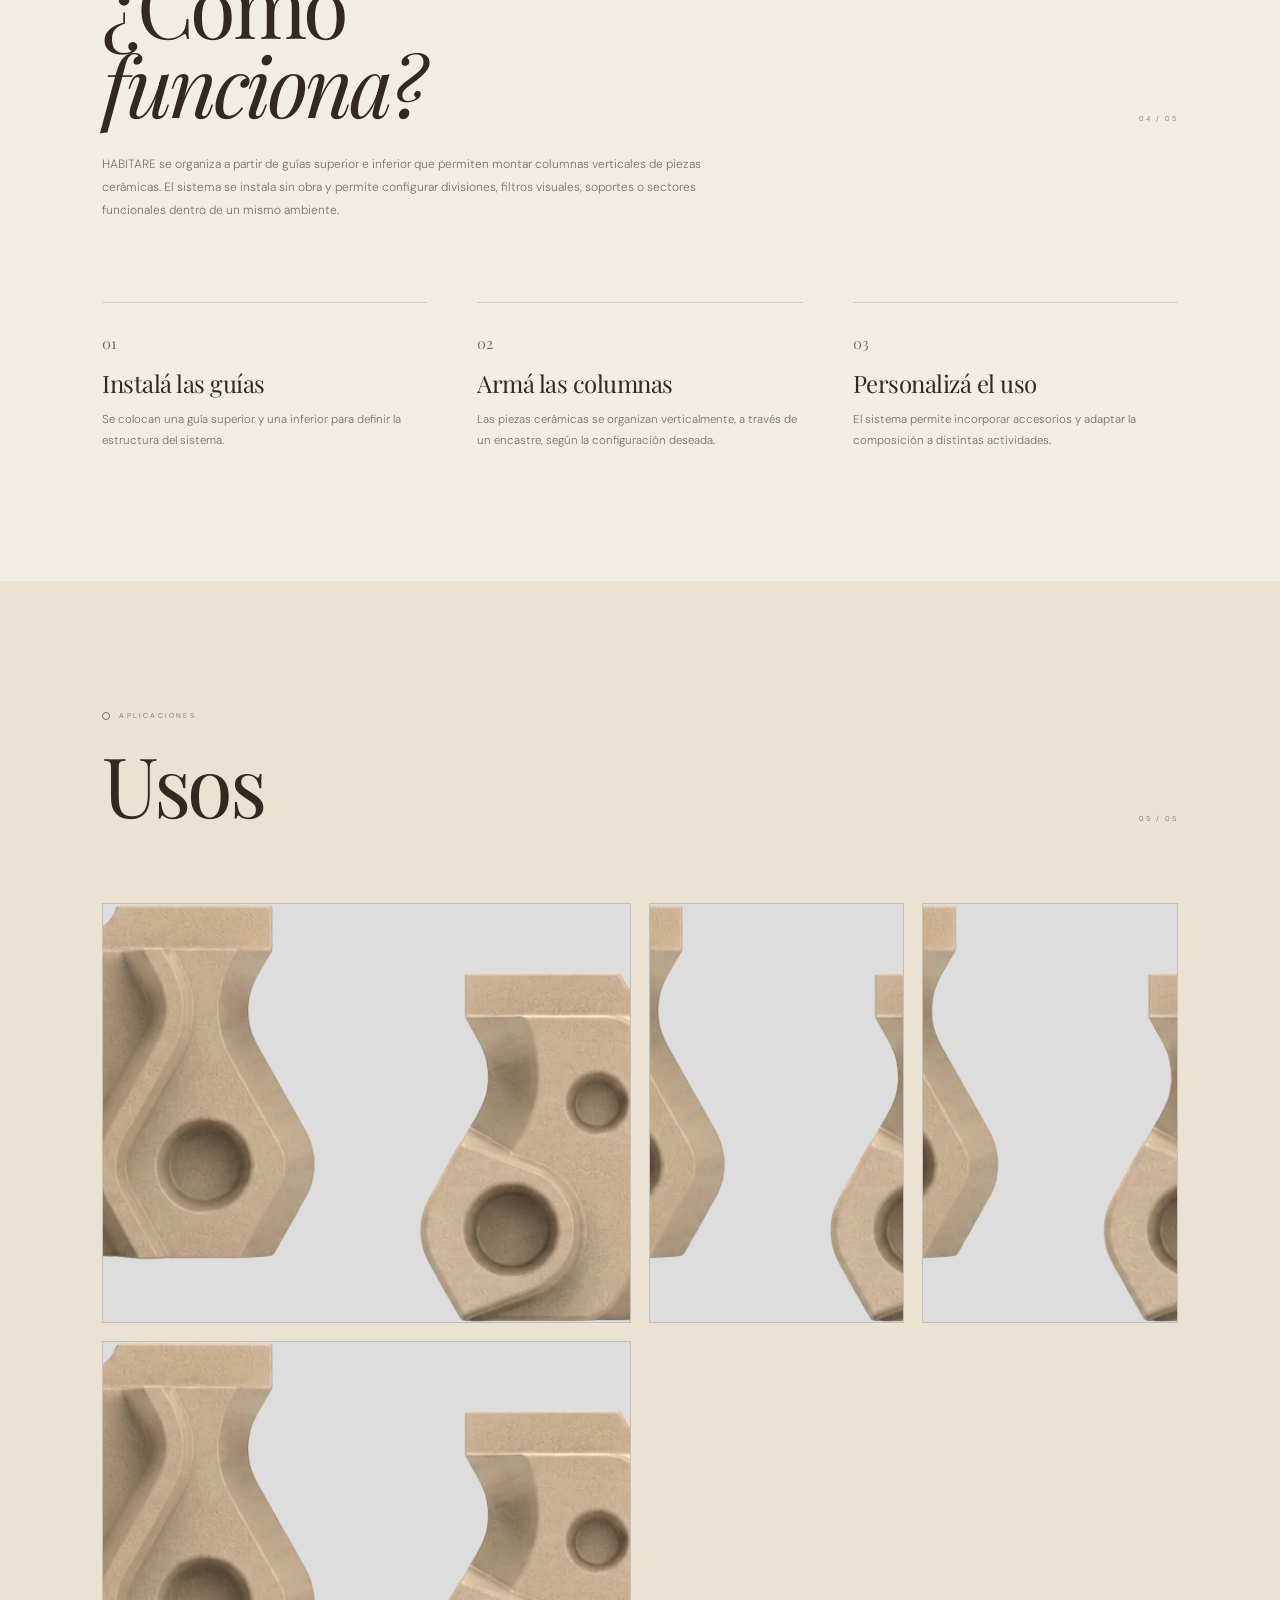
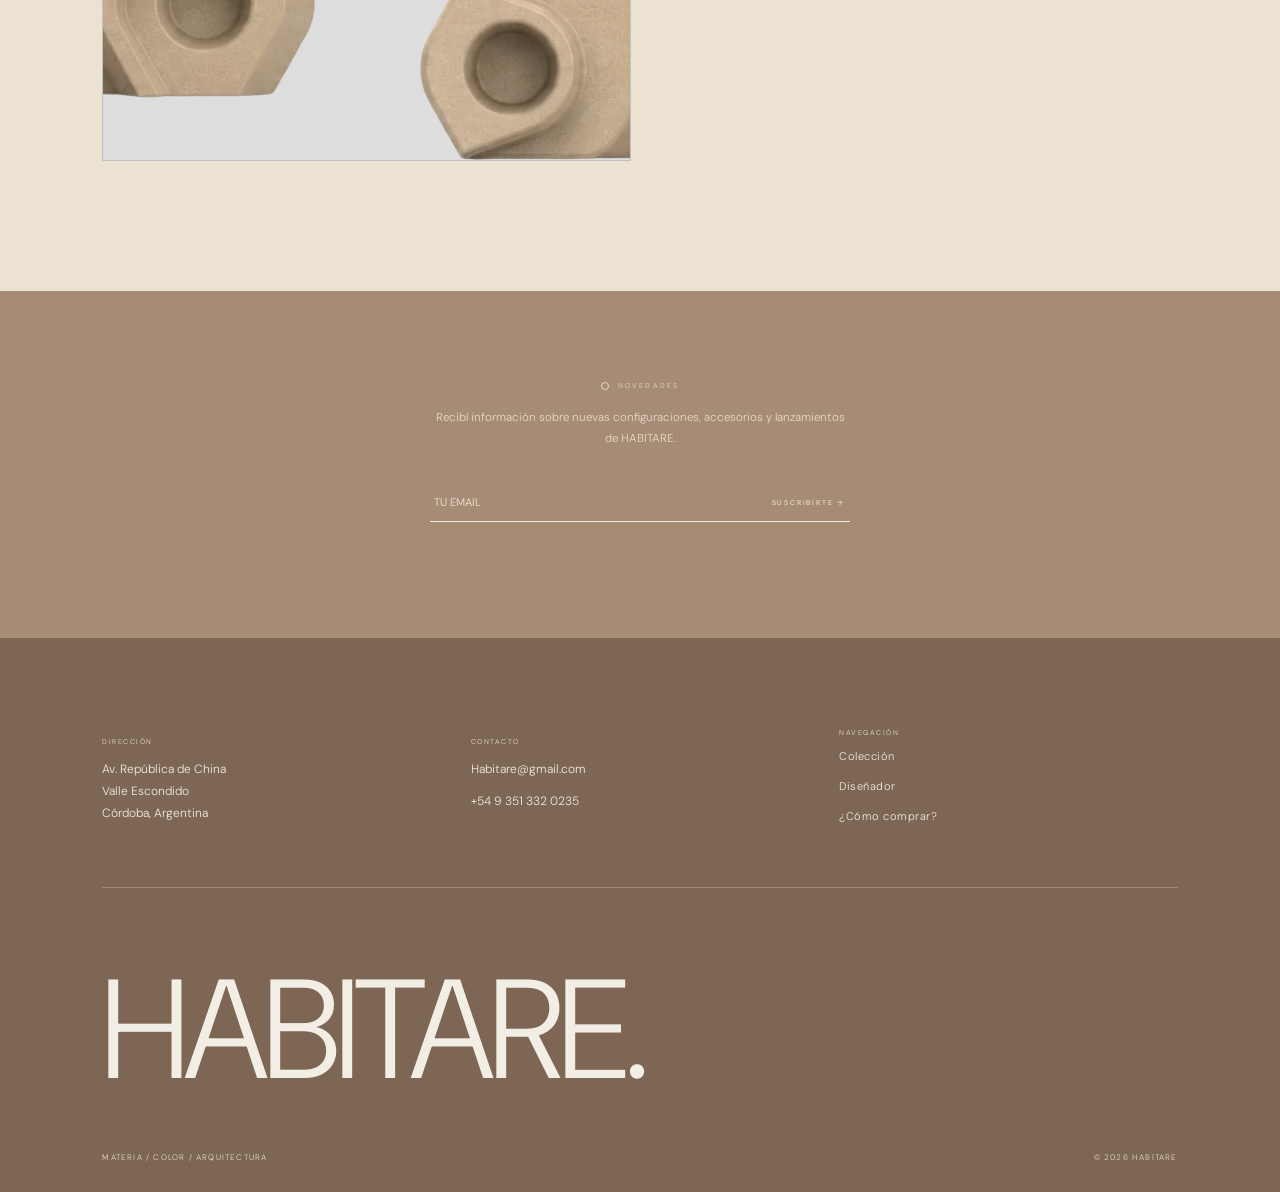
==== commit c5c662f9: "Refuerza jerarquía de Diseño dual en Home" ====
--- a/docs/index.html
+++ b/docs/index.html
@@ -268,7 +268,10 @@
     </div>
 
     <div class="dual-box">
-        <span class="overline">DISEÑO DUAL</span>
+        <div class="dual-box-heading">
+            <span class="overline">DISEÑO DUAL</span>
+            <h3>Dos caras, dos lecturas.</h3>
+        </div>
         <div class="dual-box-text">
             <p>
                 Cada pieza posee dos caras con morfologías diferentes, lo que
--- a/docs/style.css
+++ b/docs/style.css
@@ -599,29 +599,48 @@
 
 .dual-box {
     margin-top: 60px;
-    padding: 40px 8vw;
-    background: var(--cream-soft);
-    display: grid;
-    grid-template-columns: minmax(180px, 260px) 1fr;
+    padding: 52px 8vw 56px;
+    background: linear-gradient(180deg, rgba(239, 233, 224, 0.7), rgba(239, 233, 224, 1));
+    border-top: 1px solid var(--line);
+    border-bottom: 1px solid var(--line);
+    display: grid;
+    grid-template-columns: minmax(220px, 310px) 1fr;
     gap: 32px 40px;
     align-items: start;
 }
 
+.dual-box-heading {
+    display: flex;
+    flex-direction: column;
+    gap: 12px;
+}
+
 .dual-box .overline {
     margin-top: 0;
-    font-size: clamp(2.9rem, 5vw, 5.25rem);
-    line-height: 0.86;
-    letter-spacing: -0.06em;
+    font-size: clamp(2.8rem, 4.9vw, 5.6rem);
+    line-height: 0.82;
+    letter-spacing: -0.08em;
+}
+
+.dual-box-heading h3 {
+    margin: 0;
+    font-family: "Playfair Display", serif;
+    font-weight: 400;
+    font-size: clamp(1.4rem, 2vw, 2.1rem);
+    line-height: 1.1;
+    letter-spacing: -0.04em;
+    color: var(--ink);
 }
 
 .dual-box-text {
     display: grid;
     grid-template-columns: 1fr 1fr;
     gap: 40px;
+    align-items: start;
 }
 
 .dual-box-text p {
-    font-size: 12px;
+    font-size: 13px;
     line-height: 1.9;
     color: var(--muted);
 }
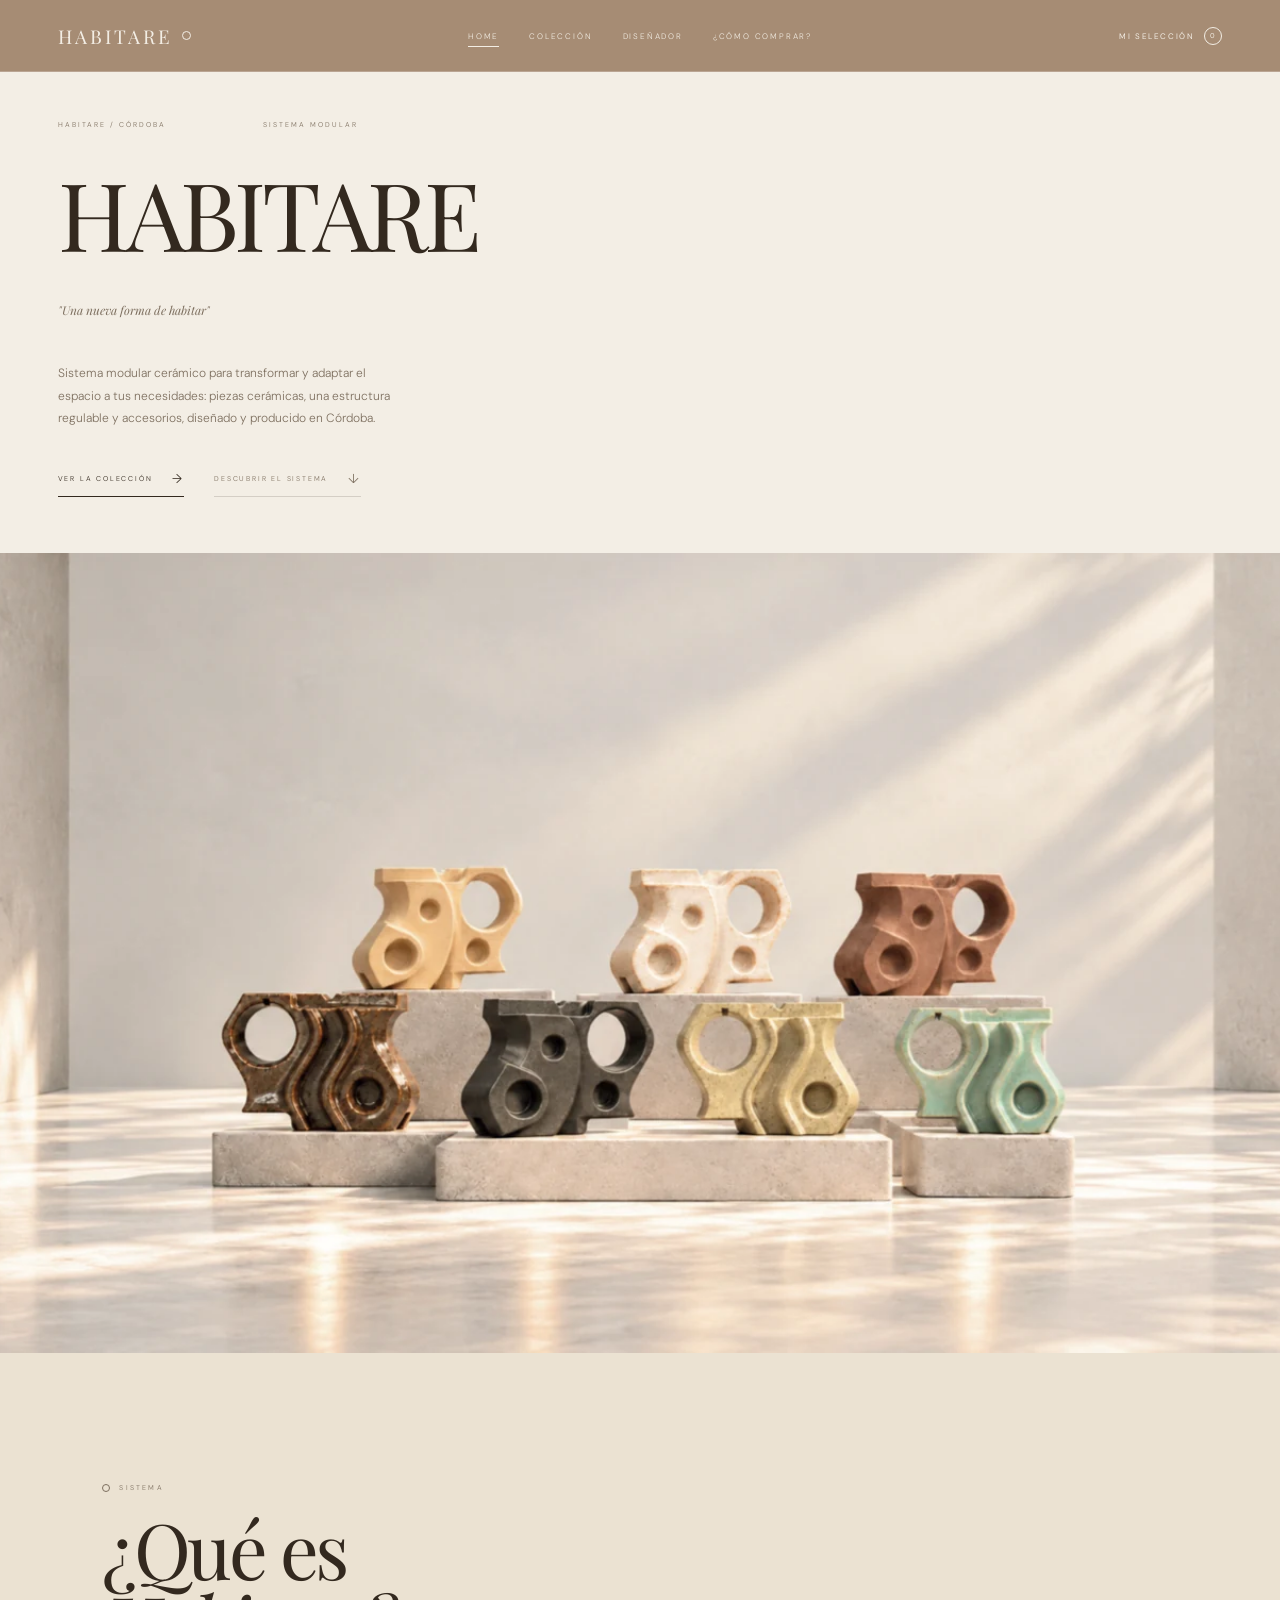
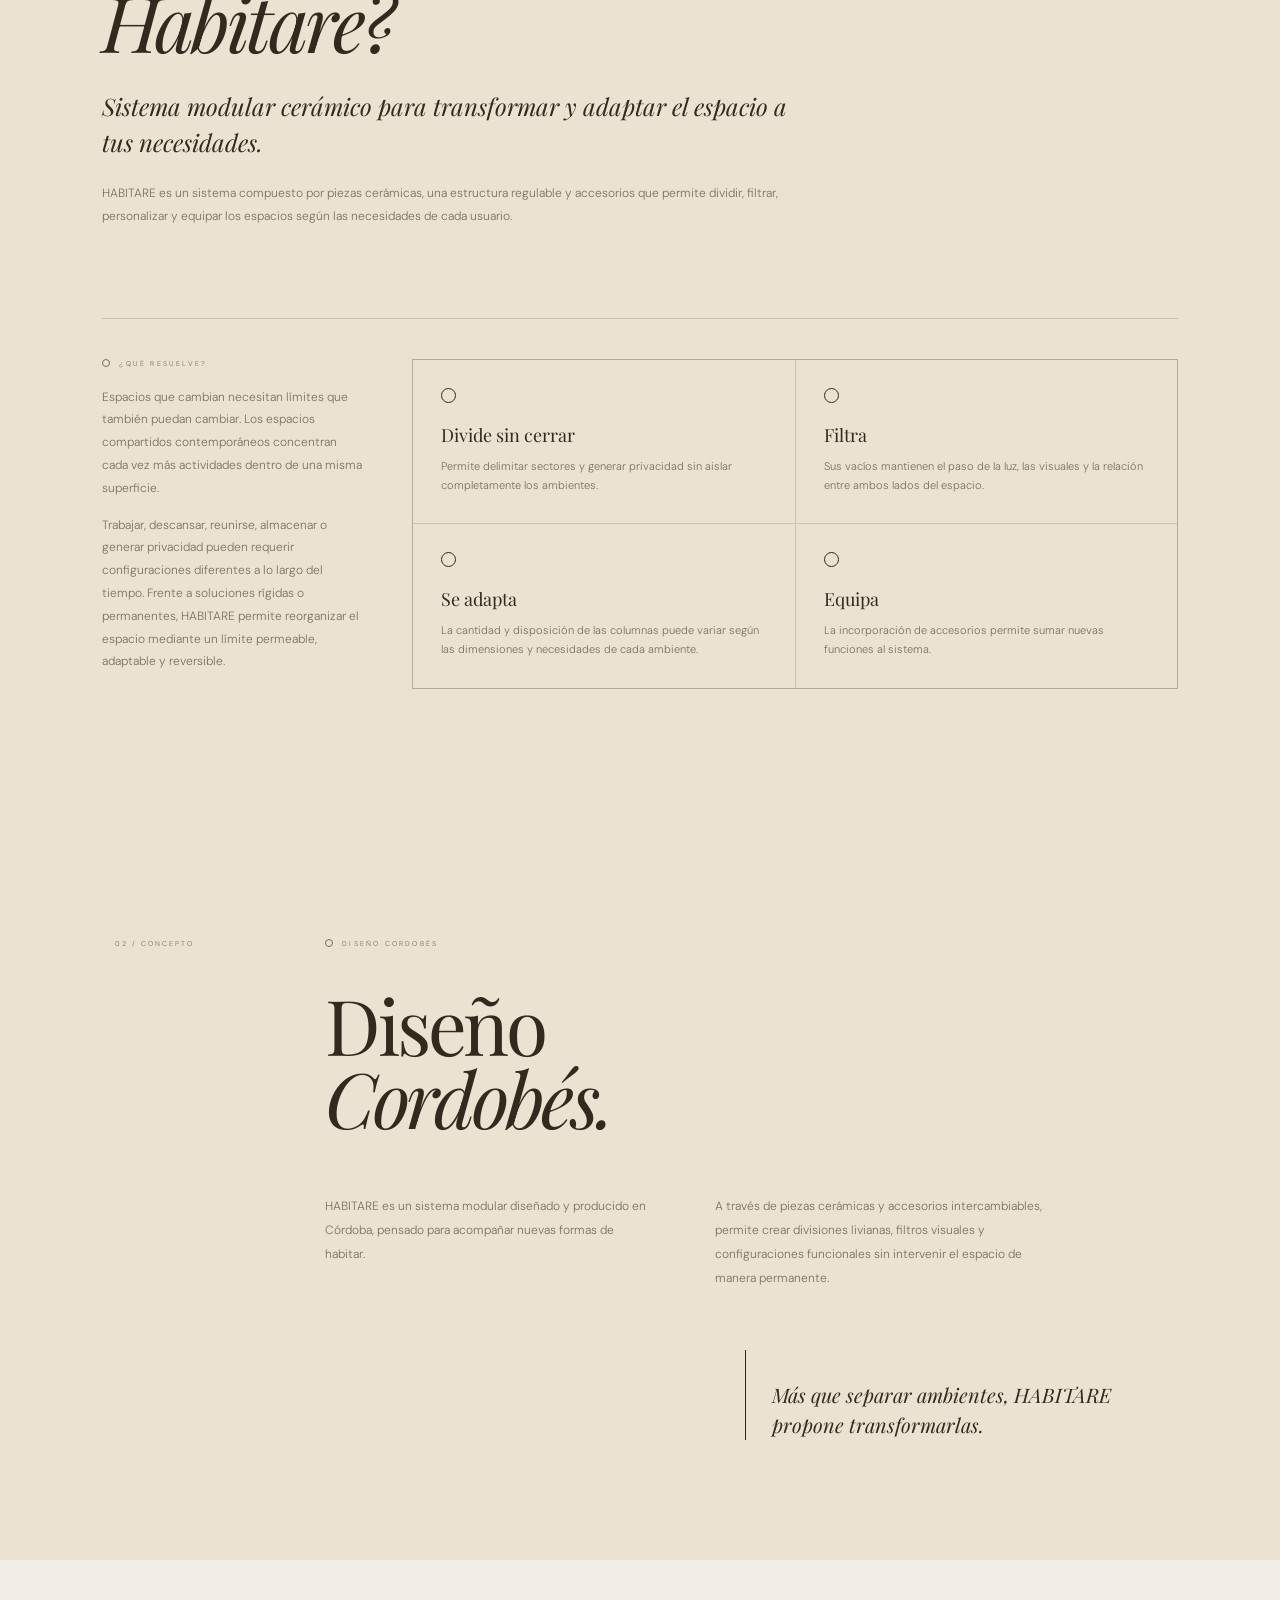
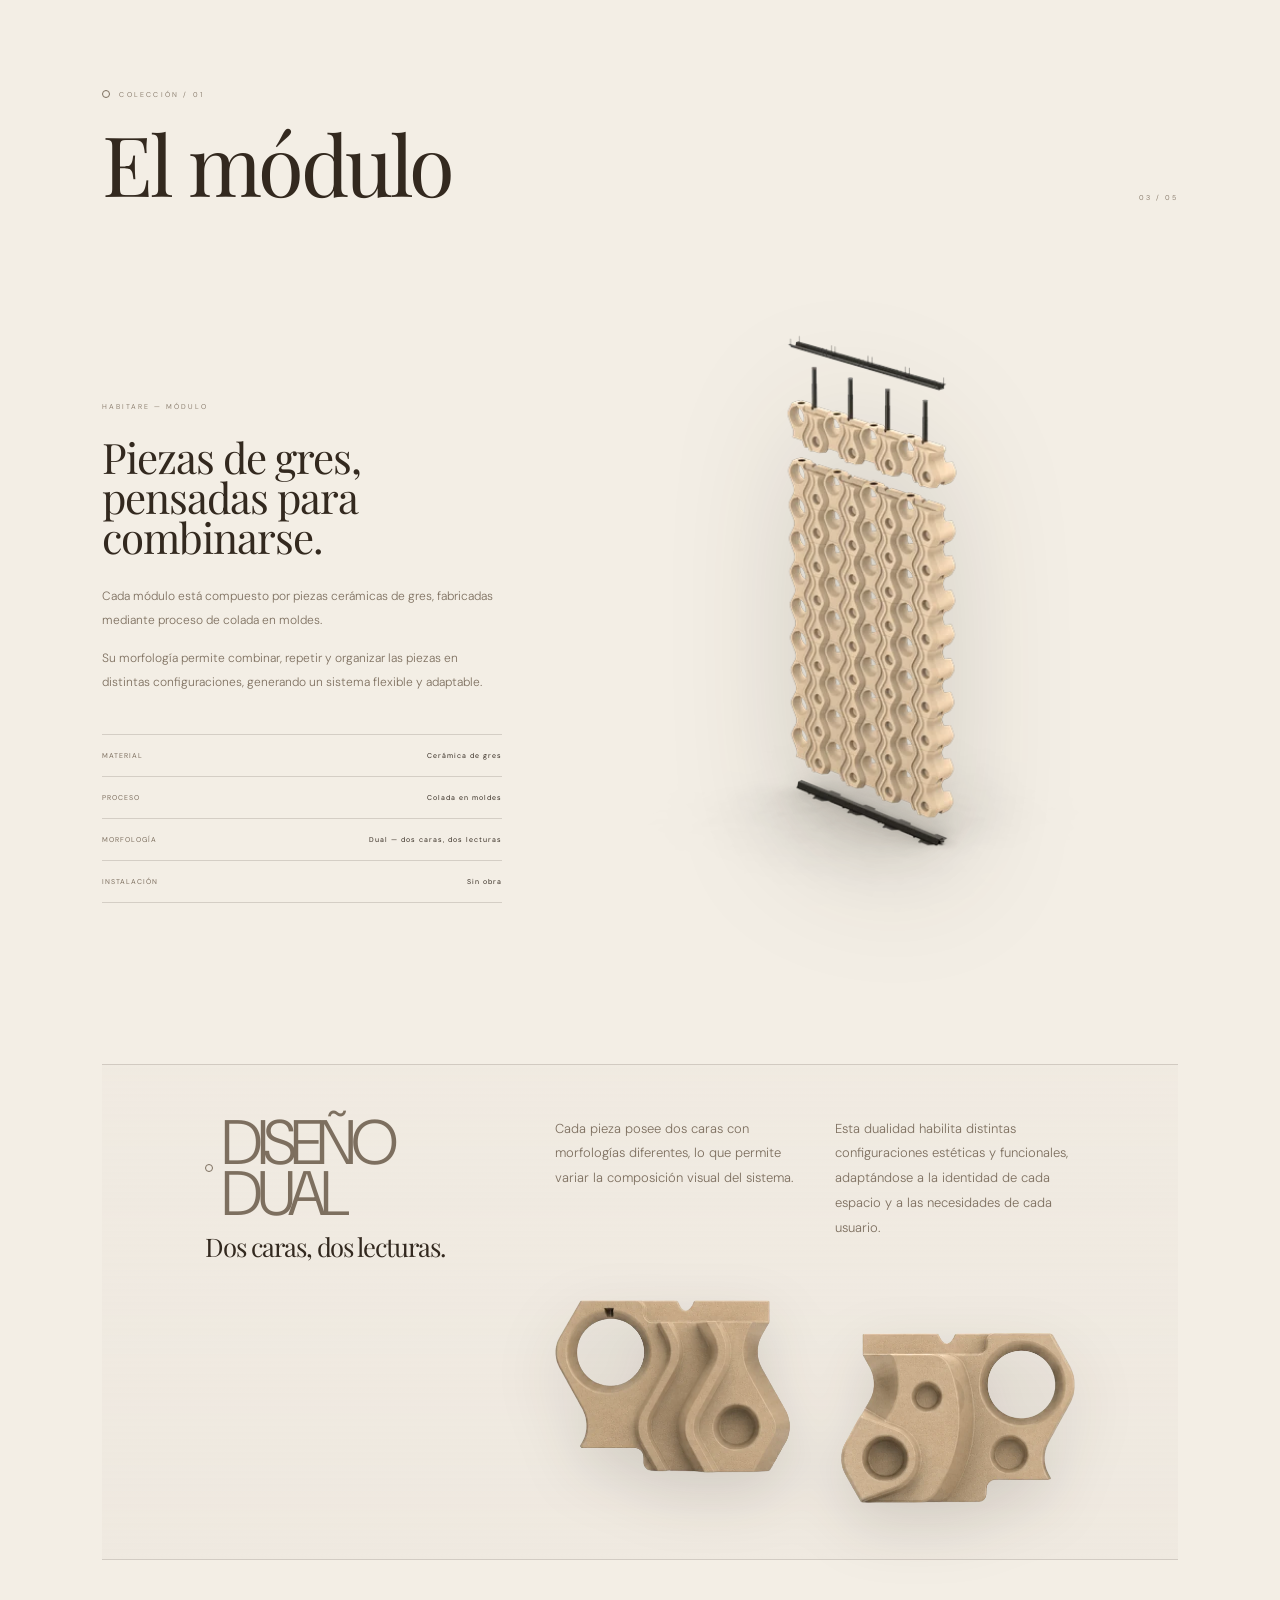
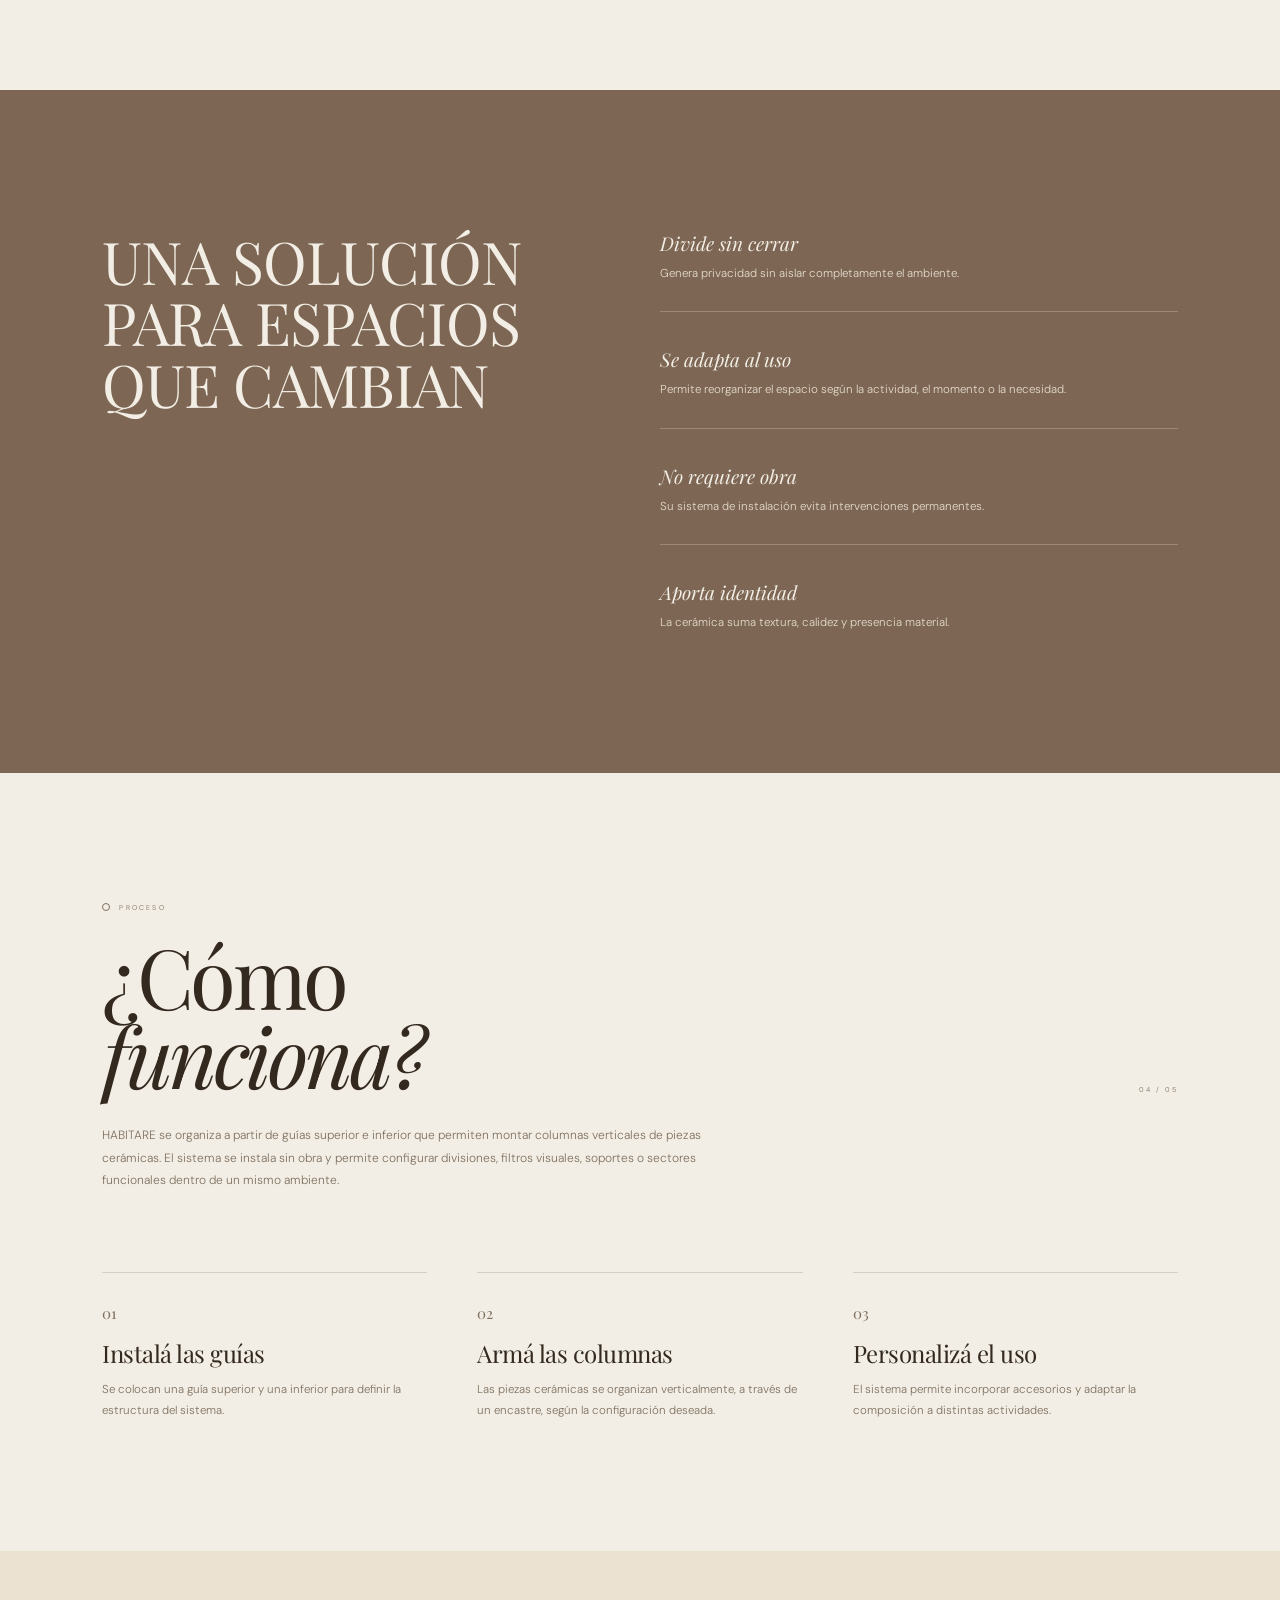
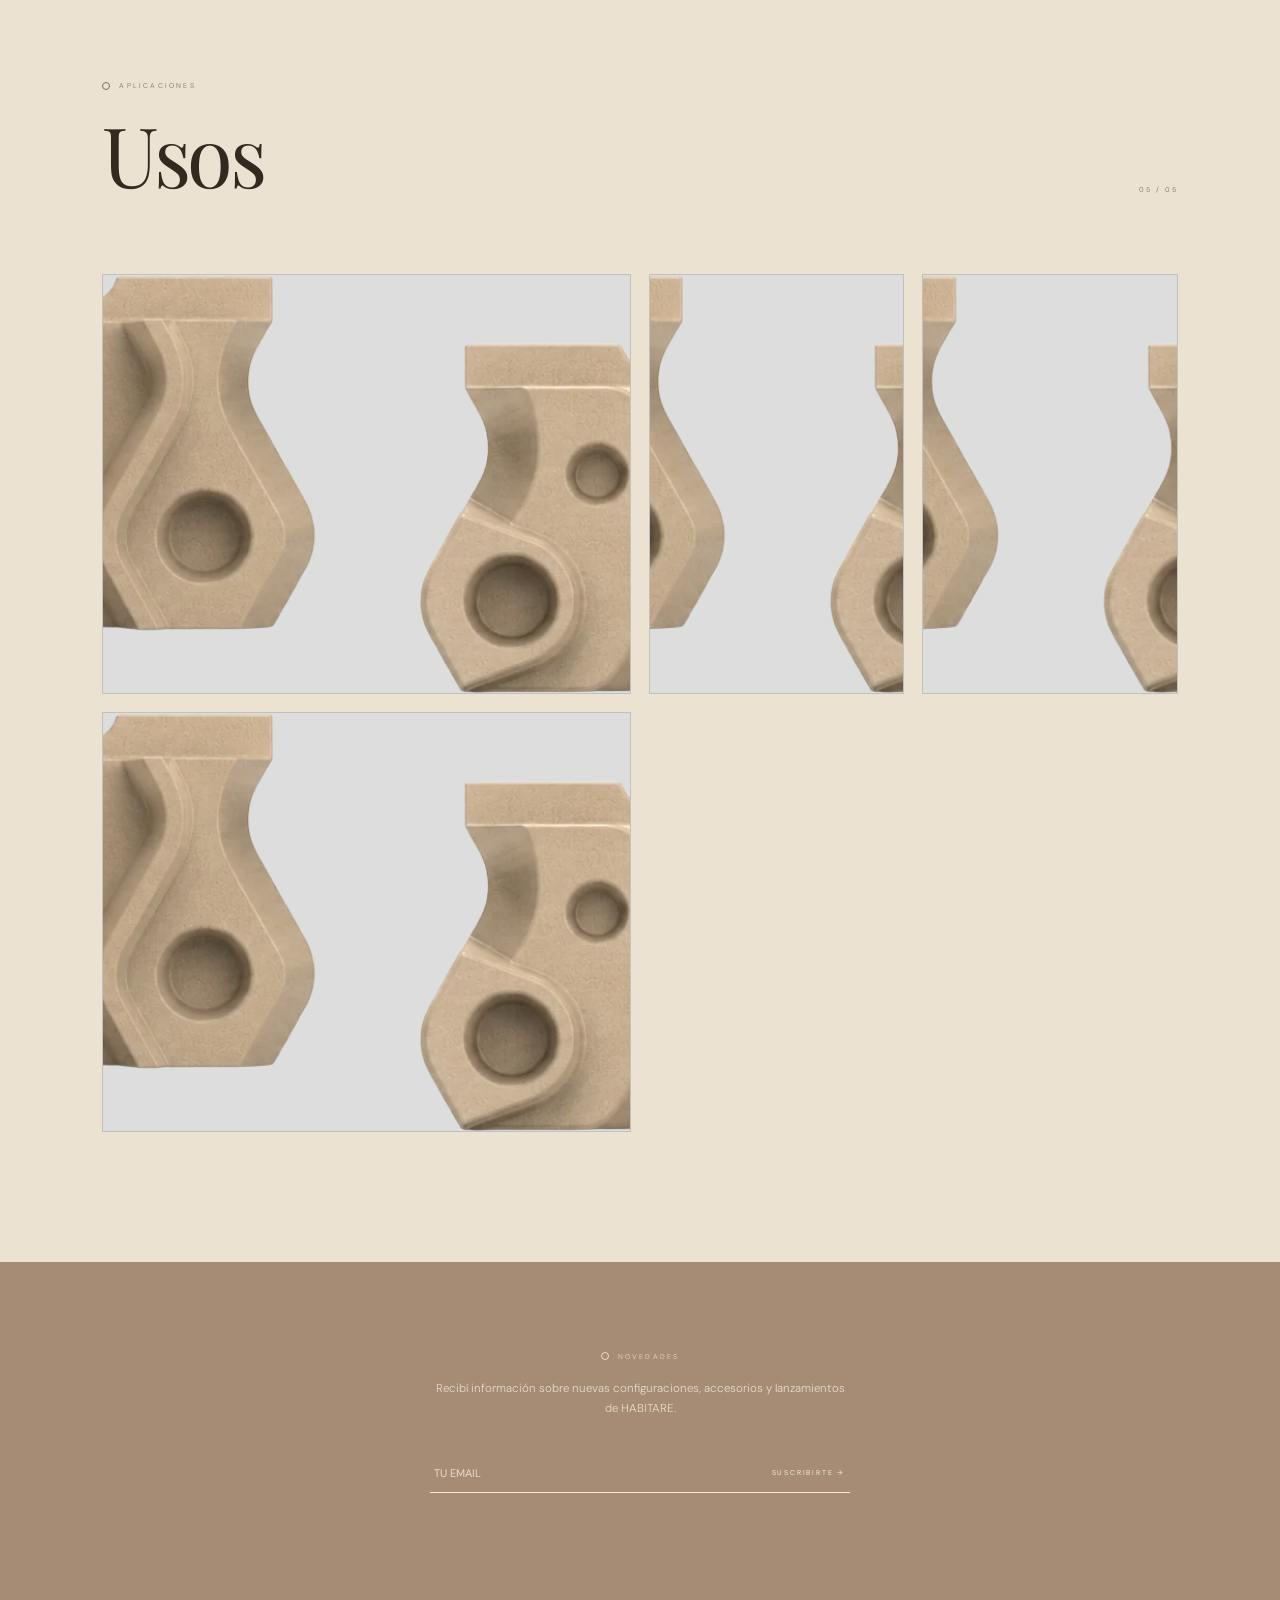
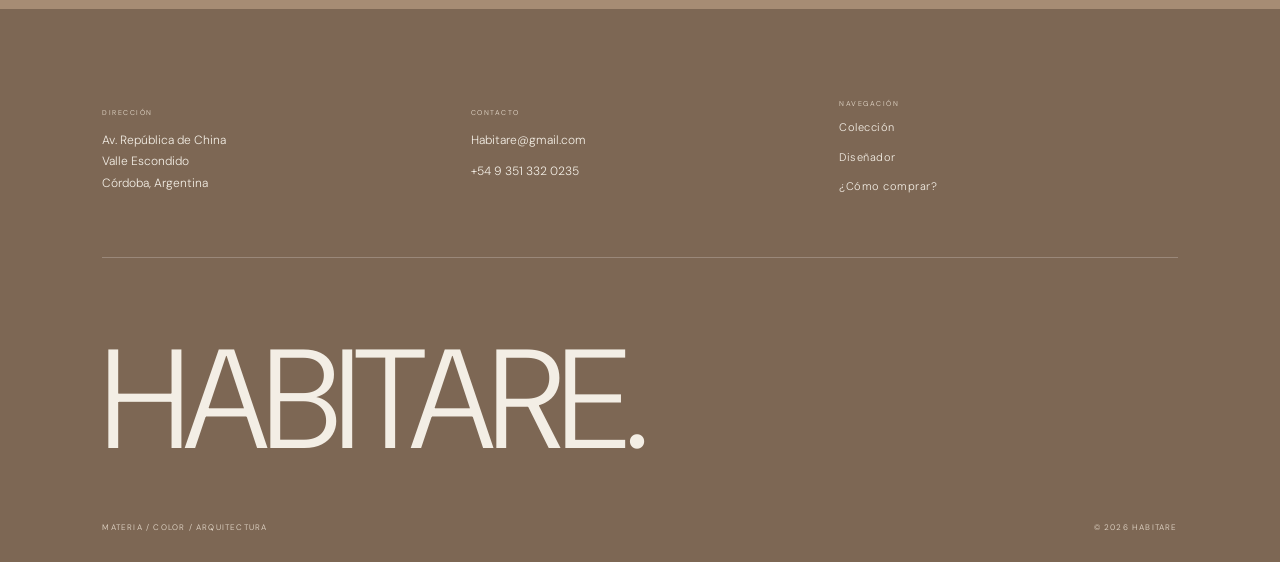
==== commit e3b29ae0: "Update index.html" ====
--- a/docs/index.html
+++ b/docs/index.html
@@ -110,12 +110,8 @@
 
     </div>
 
-    <div class="hero-visual">
-        <div class="hero-glow hero-glow-1"></div>
-        <div class="hero-glow hero-glow-2"></div>
-        <div class="hero-object">
-            <img src="assets/images/pieza-dual-natural.webp" alt="Pieza cerámica HABITARE, dos morfologías del mismo módulo" width="1037" height="404">
-        </div>
+    <div class="hero-photo">
+        <img src="assets/images/portada-lineas.webp" alt="Las siete líneas de color de HABITARE sobre plintos de piedra en un espacio luminoso" width="1342" height="752" fetchpriority="high">
     </div>
 
     <span class="hero-bottom">DESLIZÁ PARA EXPLORAR</span>
@@ -282,6 +278,9 @@
                 funcionales, adaptándose a la identidad de cada espacio y a las
                 necesidades de cada usuario.
             </p>
+        </div>
+        <div class="dual-box-visual">
+            <img src="assets/images/pieza-dual-natural.webp" alt="Las dos caras de una pieza HABITARE: cara ondulada y cara con agujeros" width="1037" height="404" loading="lazy">
         </div>
     </div>
 
--- a/docs/style.css
+++ b/docs/style.css
@@ -369,55 +369,33 @@
     color: var(--muted);
 }
 
-.hero-visual {
-    display: flex;
-    align-items: center;
-    justify-content: center;
+/* Foto de portada: ocupa la derecha del hero y se funde con el fondo crema */
+.hero {
+    overflow: hidden;
+    isolation: isolate;
+}
+
+.hero-copy {
     position: relative;
-}
-
-.hero-object {
-    width: min(640px, 92%);
-    position: relative;
-    animation: heroFloat 8s ease-in-out infinite;
-}
-
-.hero-object img {
+    z-index: 1;
+}
+
+.hero-photo {
+    position: absolute;
+    z-index: -1;
+    top: 72px;
+    right: 0;
+    bottom: 0;
+    width: 80%;
+    -webkit-mask-image: linear-gradient(to right, transparent 0%, #000 16%);
+    mask-image: linear-gradient(to right, transparent 0%, #000 16%);
+}
+
+.hero-photo img {
     width: 100%;
-    filter: drop-shadow(20px 30px 30px rgba(35, 28, 20, .18));
-}
-
-.hero-glow {
-    position: absolute;
-    width: 130px;
-    height: 130px;
-    border-radius: 50%;
-    background: radial-gradient(circle, rgba(255, 247, 232, .8) 0%, rgba(255, 247, 232, 0) 70%);
-    animation: glowPulse 4s ease-in-out infinite;
-    pointer-events: none;
-}
-
-.hero-glow-1 {
-    top: 22%;
-    left: 16%;
-}
-
-.hero-glow-2 {
-    bottom: 24%;
-    right: 30%;
-    width: 90px;
-    height: 90px;
-    animation-delay: 1.4s;
-}
-
-@keyframes heroFloat {
-    0%, 100% { transform: translateY(0); }
-    50% { transform: translateY(-10px); }
-}
-
-@keyframes glowPulse {
-    0%, 100% { opacity: .35; transform: scale(1); }
-    50% { opacity: .8; transform: scale(1.15); }
+    height: 100%;
+    object-fit: cover;
+    object-position: 50% 62%;
 }
 
 .hero-bottom {
@@ -643,6 +621,19 @@
     font-size: 13px;
     line-height: 1.9;
     color: var(--muted);
+}
+
+.dual-box-visual {
+    grid-column: 2;
+    display: flex;
+    justify-content: flex-start;
+    margin-top: 8px;
+}
+
+.dual-box-visual img {
+    width: min(560px, 100%);
+    height: auto;
+    filter: drop-shadow(0 22px 30px rgba(35, 28, 20, .14));
 }
 
 /* =====================================
@@ -1726,6 +1717,35 @@
    RESPONSIVE
 ===================================== */
 
+/* Portada: en pantallas angostas o casi cuadradas el texto ya no entra
+   sobre la foto, así que la foto pasa debajo del texto, a todo el ancho */
+@media (max-width: 1240px), (max-aspect-ratio: 3 / 2) {
+
+    .hero {
+        grid-template-columns: 1fr;
+        padding-top: 120px;
+        padding-bottom: 0;
+        min-height: auto;
+    }
+
+    .hero-bottom {
+        display: none;
+    }
+
+    .hero-photo {
+        position: relative;
+        z-index: auto;
+        top: auto;
+        right: auto;
+        bottom: auto;
+        width: auto;
+        aspect-ratio: 16 / 10;
+        margin: 56px -4.5vw 0;
+        -webkit-mask-image: none;
+        mask-image: none;
+    }
+}
+
 @media (max-width: 1000px) {
 
     .steps {
@@ -1766,13 +1786,13 @@
         min-height: auto;
     }
 
-    .hero-visual {
-        margin-top: 60px;
-    }
-
     .manifesto,
     .dual-box {
         grid-template-columns: 1fr;
+    }
+
+    .dual-box-visual {
+        grid-column: 1;
     }
 
     .product-grid {
@@ -1856,6 +1876,12 @@
         padding-top: 100px;
     }
 
+    .hero-photo {
+        aspect-ratio: 4 / 3;
+        margin-left: -6vw;
+        margin-right: -6vw;
+    }
+
     .hero h1 {
         letter-spacing: -2.5px;
     }
